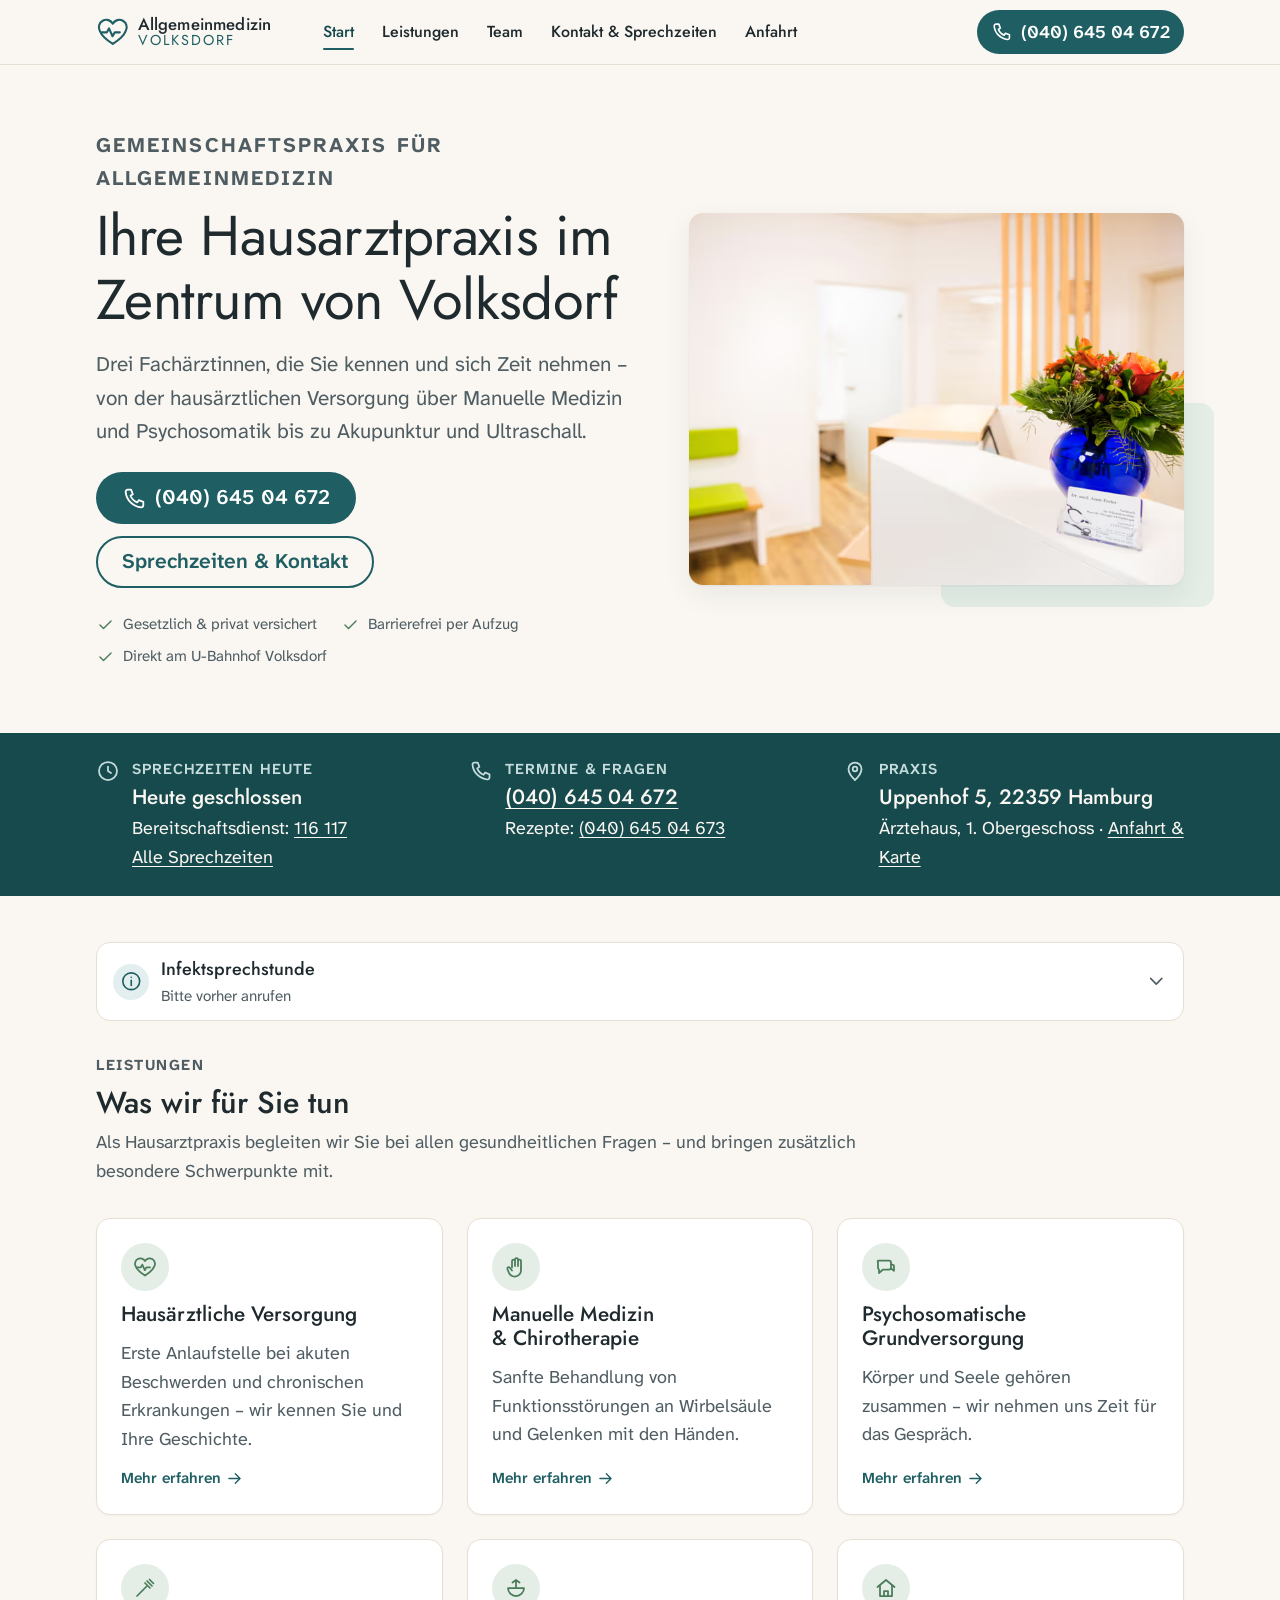
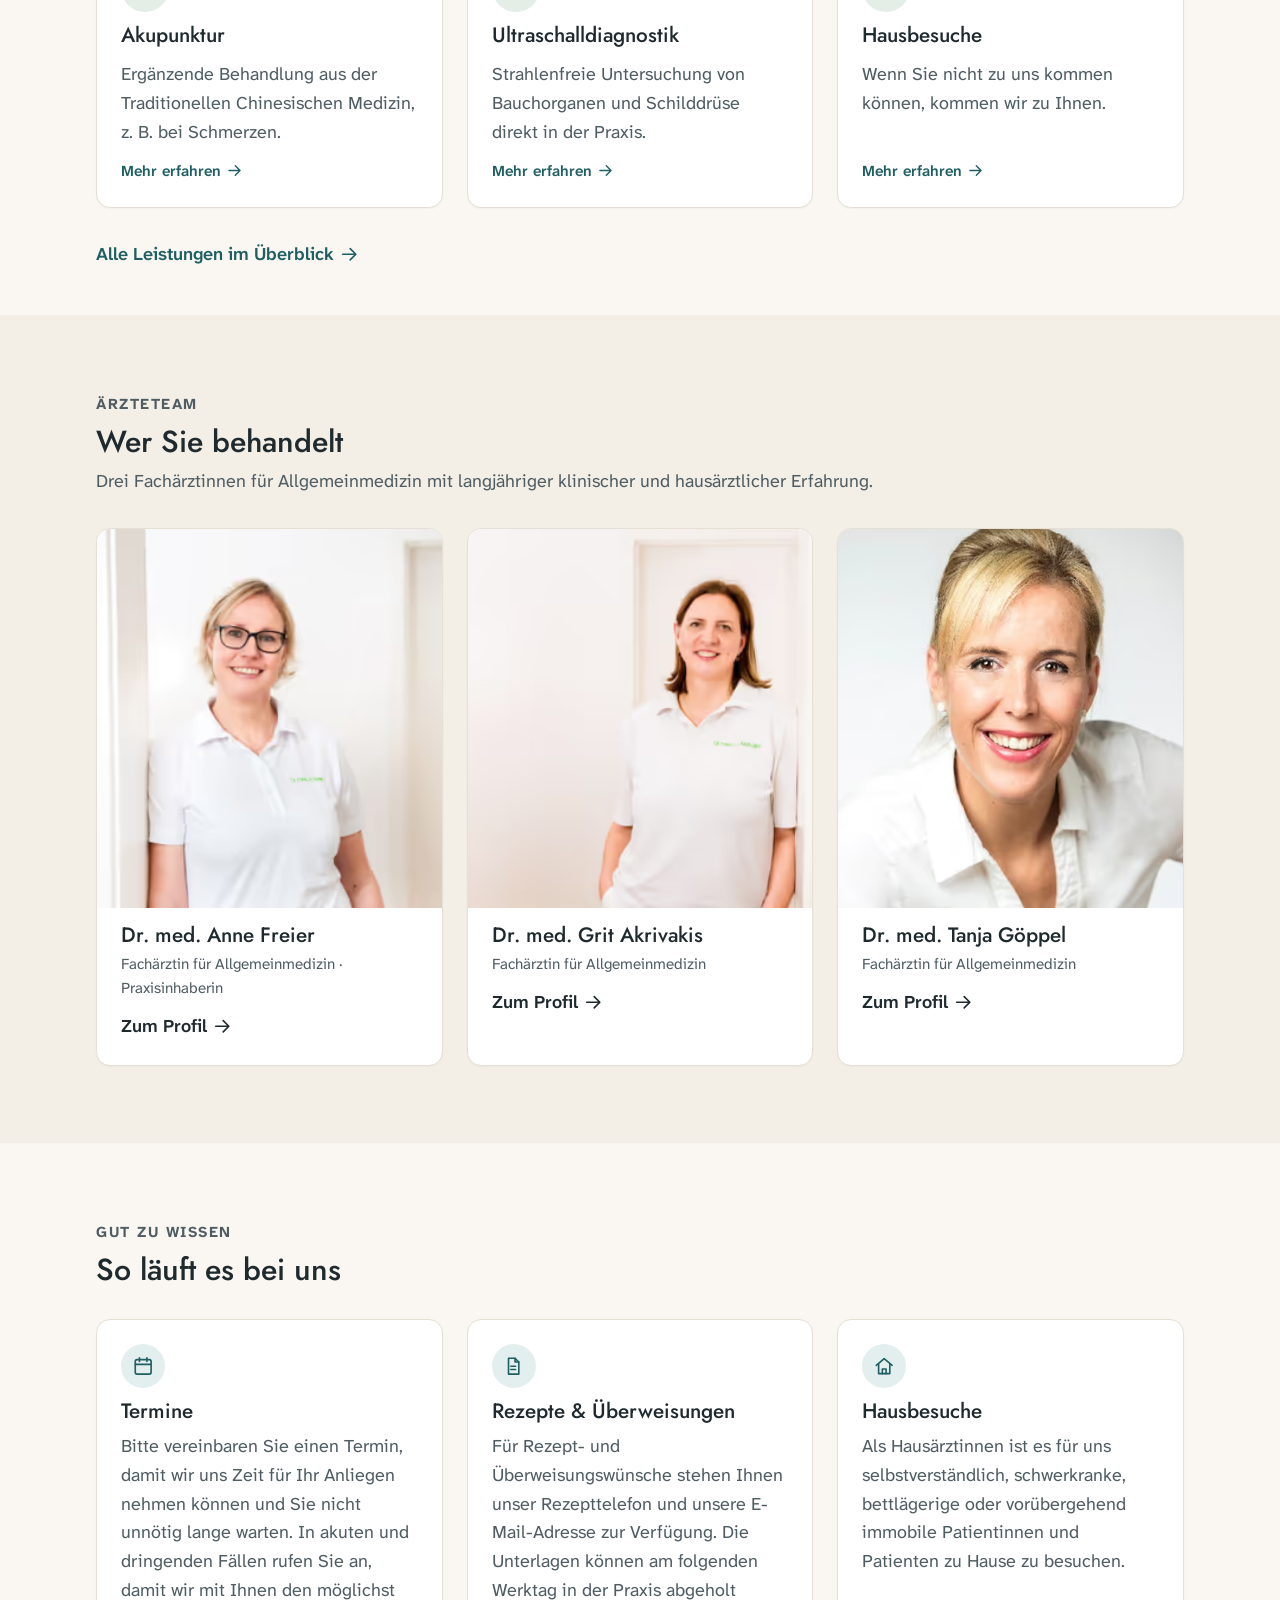
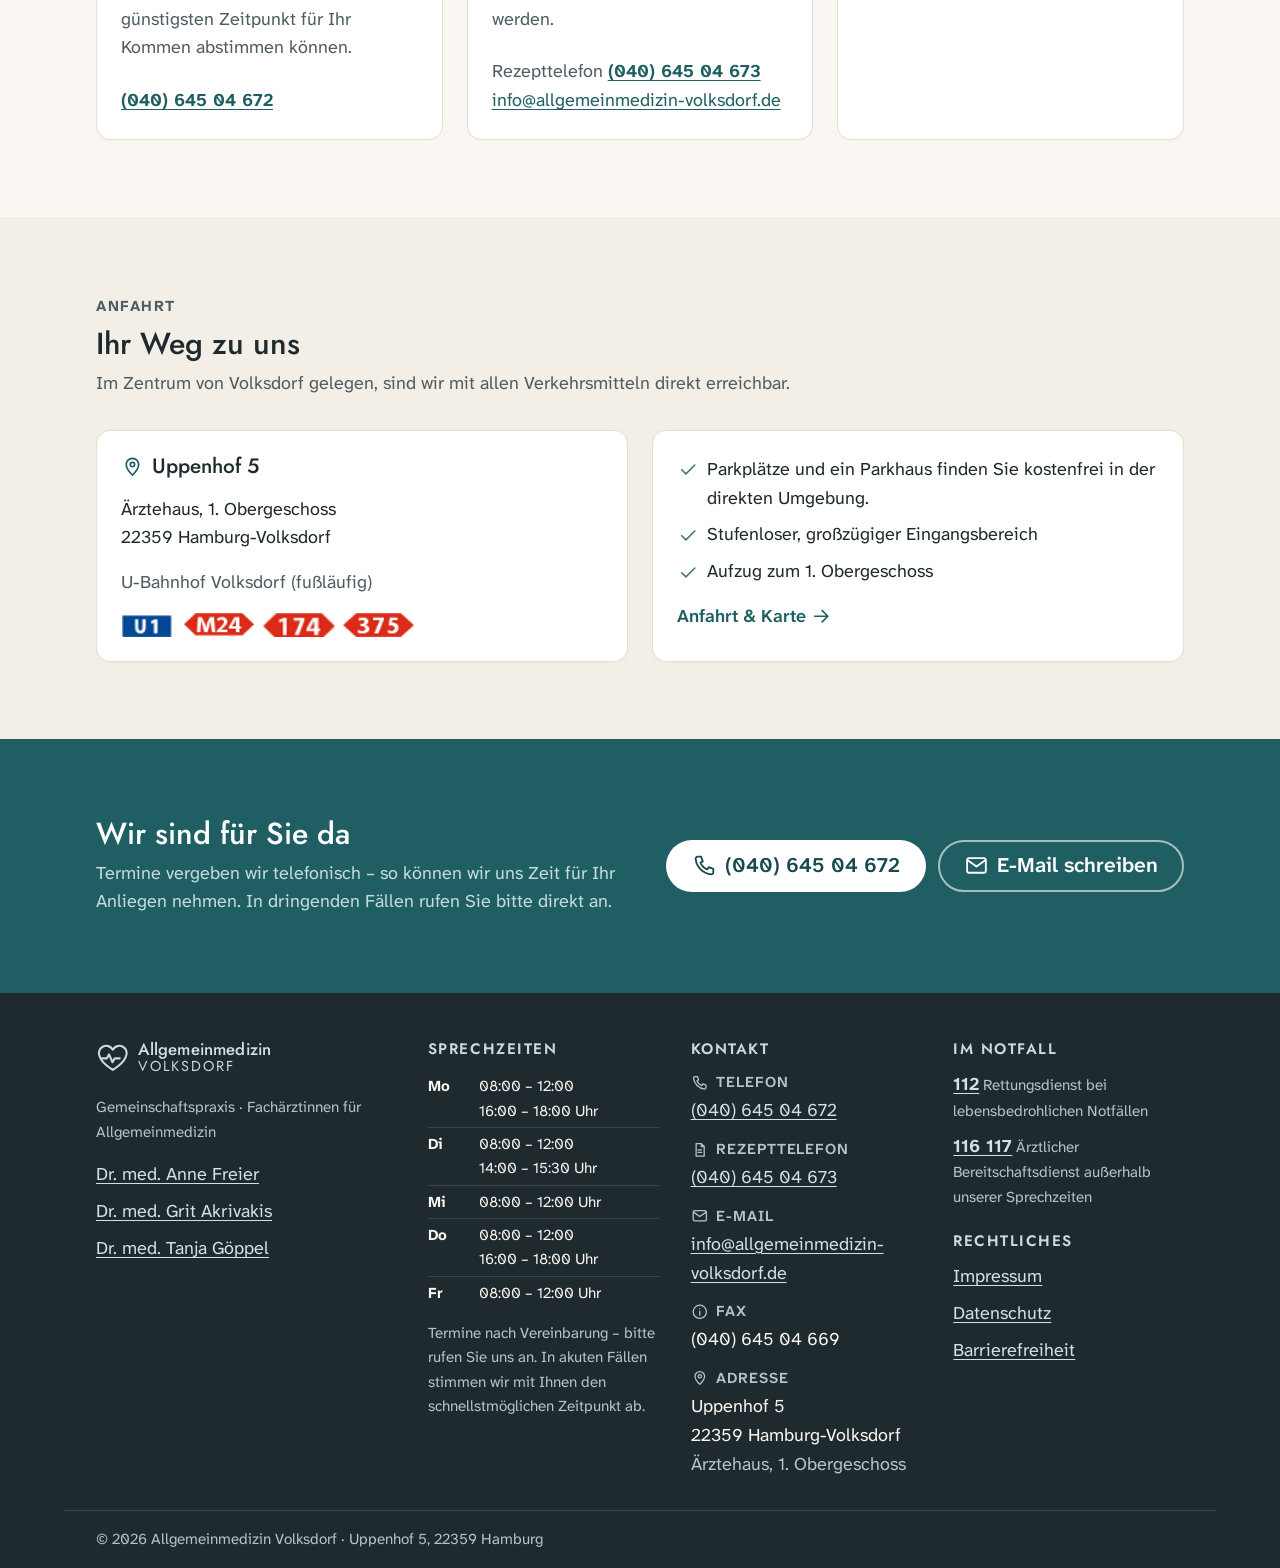
==== index.html @ 03e27643 "Vorschau aktualisiert Jonas1903/arztpraxis-volksdorf-website@5b858effbcd30b6cca9b200f6bc3ff50741238b" ====
<!DOCTYPE html>
<html lang="de">
<head>
  <meta charset="utf-8">
<meta name="viewport" content="width=device-width, initial-scale=1">
<title>Allgemeinmedizin Volksdorf – Ihre Hausarztpraxis im Zentrum von Volksdorf</title>
<meta name="description" content="Hausarztpraxis in Hamburg-Volksdorf: Drei Fachärztinnen für Allgemeinmedizin mit hausärztlicher Versorgung, Manueller Medizin, Psychosomatik, Akupunktur und Ultraschall. Uppenhof 5, direkt am U-Bahnhof Volksdorf.">
<meta name="robots" content="noindex,nofollow">
<meta name="theme-color" content="#1f5f63">
<link rel="canonical" href="https://www.allgemeinmedizin-volksdorf.de/">
<meta property="og:type" content="website">
<meta property="og:site_name" content="Allgemeinmedizin Volksdorf">
<meta property="og:locale" content="de_DE">
<meta property="og:title" content="Allgemeinmedizin Volksdorf – Ihre Hausarztpraxis im Zentrum von Volksdorf">
<meta property="og:description" content="Hausarztpraxis in Hamburg-Volksdorf: Drei Fachärztinnen für Allgemeinmedizin mit hausärztlicher Versorgung, Manueller Medizin, Psychosomatik, Akupunktur und Ultraschall. Uppenhof 5, direkt am U-Bahnhof Volksdorf.">
<meta property="og:url" content="https://www.allgemeinmedizin-volksdorf.de/">
<meta property="og:image" content="https://www.allgemeinmedizin-volksdorf.de/assets/images/og-default.jpg">
<meta property="og:image:width" content="1200">
<meta property="og:image:height" content="630">
<meta name="twitter:card" content="summary_large_image">
<link rel="icon" href="assets/images/favicon.ico" sizes="32x32">
<link rel="icon" href="assets/images/favicon.svg" type="image/svg+xml">
<link rel="apple-touch-icon" href="assets/images/apple-touch-icon.png">
<link rel="preload" href="assets/fonts/jost-latin.woff2" as="font" type="font/woff2" crossorigin="">
<link rel="preload" href="assets/fonts/atkinson-hyperlegible-next-latin.woff2" as="font" type="font/woff2" crossorigin="">
<link rel="stylesheet" href="assets/css/style.css">

  <script type="application/ld+json">{
  "@context": "https://schema.org",
  "@graph": [
    {
      "@type": "MedicalClinic",
      "@id": "https://www.allgemeinmedizin-volksdorf.de/#praxis",
      "name": "Allgemeinmedizin Volksdorf",
      "description": "Hausärztliche Versorgung, Manuelle Medizin, Psychosomatik, Akupunktur und Ultraschall – drei Fachärztinnen für Allgemeinmedizin im Ärztehaus Uppenhof 5, Hamburg-Volksdorf.",
      "url": "https://www.allgemeinmedizin-volksdorf.de/",
      "telephone": "+494064504672",
      "faxNumber": "+494064504669",
      "email": "info@allgemeinmedizin-volksdorf.de",
      "image": "https://www.allgemeinmedizin-volksdorf.de/assets/images/og-default.jpg",
      "medicalSpecialty": "PrimaryCare",
      "isAcceptingNewPatients": true,
      "address": {
        "@type": "PostalAddress",
        "streetAddress": "Uppenhof 5",
        "postalCode": "22359",
        "addressLocality": "Hamburg",
        "addressCountry": "DE"
      },
      "geo": {
        "@type": "GeoCoordinates",
        "latitude": 53.64811,
        "longitude": 10.16295
      },
      "openingHoursSpecification": [
        {
          "@type": "OpeningHoursSpecification",
          "dayOfWeek": "Monday",
          "opens": "08:00",
          "closes": "12:00"
        },
        {
          "@type": "OpeningHoursSpecification",
          "dayOfWeek": "Monday",
          "opens": "16:00",
          "closes": "18:00"
        },
        {
          "@type": "OpeningHoursSpecification",
          "dayOfWeek": "Tuesday",
          "opens": "08:00",
          "closes": "12:00"
        },
        {
          "@type": "OpeningHoursSpecification",
          "dayOfWeek": "Tuesday",
          "opens": "14:00",
          "closes": "15:30"
        },
        {
          "@type": "OpeningHoursSpecification",
          "dayOfWeek": "Wednesday",
          "opens": "08:00",
          "closes": "12:00"
        },
        {
          "@type": "OpeningHoursSpecification",
          "dayOfWeek": "Thursday",
          "opens": "08:00",
          "closes": "12:00"
        },
        {
          "@type": "OpeningHoursSpecification",
          "dayOfWeek": "Thursday",
          "opens": "16:00",
          "closes": "18:00"
        },
        {
          "@type": "OpeningHoursSpecification",
          "dayOfWeek": "Friday",
          "opens": "08:00",
          "closes": "12:00"
        }
      ],
      "availableService": [
        {
          "@type": "MedicalTherapy",
          "name": "Hausärztliche Versorgung",
          "url": "https://www.allgemeinmedizin-volksdorf.de/leistungen.html#hausaerztlich"
        },
        {
          "@type": "MedicalTherapy",
          "name": "Manuelle Medizin & Chirotherapie",
          "url": "https://www.allgemeinmedizin-volksdorf.de/leistungen.html#manuelle-medizin"
        },
        {
          "@type": "MedicalTherapy",
          "name": "Psychosomatische Grundversorgung",
          "url": "https://www.allgemeinmedizin-volksdorf.de/leistungen.html#psychosomatik"
        },
        {
          "@type": "MedicalTherapy",
          "name": "Akupunktur",
          "url": "https://www.allgemeinmedizin-volksdorf.de/leistungen.html#akupunktur"
        },
        {
          "@type": "MedicalTherapy",
          "name": "Ultraschalldiagnostik",
          "url": "https://www.allgemeinmedizin-volksdorf.de/leistungen.html#ultraschall"
        },
        {
          "@type": "MedicalTherapy",
          "name": "Hausbesuche",
          "url": "https://www.allgemeinmedizin-volksdorf.de/leistungen.html#hausbesuche"
        }
      ],
      "employee": [
        {
          "@type": "Physician",
          "@id": "https://www.allgemeinmedizin-volksdorf.de/annefreier.html#person",
          "name": "Dr. med. Anne Freier",
          "honorificPrefix": "Dr. med.",
          "givenName": "Anne",
          "familyName": "Freier",
          "jobTitle": "Fachärztin für Allgemeinmedizin",
          "medicalSpecialty": "PrimaryCare",
          "url": "https://www.allgemeinmedizin-volksdorf.de/annefreier.html",
          "image": "https://www.allgemeinmedizin-volksdorf.de/assets/images/uploads/anne_freier_color.jpg",
          "worksFor": {
            "@id": "https://www.allgemeinmedizin-volksdorf.de/#praxis"
          }
        },
        {
          "@type": "Physician",
          "@id": "https://www.allgemeinmedizin-volksdorf.de/gritakrivakis.html#person",
          "name": "Dr. med. Grit Akrivakis",
          "honorificPrefix": "Dr. med.",
          "givenName": "Grit",
          "familyName": "Akrivakis",
          "jobTitle": "Fachärztin für Allgemeinmedizin",
          "medicalSpecialty": "PrimaryCare",
          "url": "https://www.allgemeinmedizin-volksdorf.de/gritakrivakis.html",
          "image": "https://www.allgemeinmedizin-volksdorf.de/assets/images/uploads/grit_akrivakis.jpg",
          "worksFor": {
            "@id": "https://www.allgemeinmedizin-volksdorf.de/#praxis"
          }
        },
        {
          "@type": "Physician",
          "@id": "https://www.allgemeinmedizin-volksdorf.de/tanjagoeppel.html#person",
          "name": "Dr. med. Tanja Göppel",
          "honorificPrefix": "Dr. med.",
          "givenName": "Tanja",
          "familyName": "Göppel",
          "jobTitle": "Fachärztin für Allgemeinmedizin",
          "medicalSpecialty": "PrimaryCare",
          "url": "https://www.allgemeinmedizin-volksdorf.de/tanjagoeppel.html",
          "image": "https://www.allgemeinmedizin-volksdorf.de/assets/images/uploads/tanja_goeppel.jpg",
          "worksFor": {
            "@id": "https://www.allgemeinmedizin-volksdorf.de/#praxis"
          }
        }
      ]
    }
  ]
}</script>

</head>
<body class="">
  <a class="sprung" href="#inhalt">Zum Inhalt springen</a>
  <svg hidden="" aria-hidden="true" focusable="false" style="display:none">
  <symbol id="i-herz" viewBox="0 0 24 24"><path d="M12 20.6S4.6 16 2.7 11.3A5.2 5.2 0 0 1 12 6.2a5.2 5.2 0 0 1 9.3 5.1C19.4 16 12 20.6 12 20.6z"></path><path d="M4.2 12.4h3.6l1.5-2.8 2.5 5.6 1.6-2.8h3.6"></path></symbol>
  <symbol id="i-telefon" viewBox="0 0 24 24"><path d="M5.5 3.5h3.2l1.7 4.4-2.2 1.5a11.5 11.5 0 0 0 6.4 6.4l1.5-2.2 4.4 1.7v3.2a2 2 0 0 1-2.1 2A16.5 16.5 0 0 1 3.5 5.6a2 2 0 0 1 2-2.1z"></path></symbol>
  <symbol id="i-mail" viewBox="0 0 24 24"><rect x="3" y="5" width="18" height="14" rx="2"></rect><path d="m3.5 7 8.5 6 8.5-6"></path></symbol>
  <symbol id="i-menue" viewBox="0 0 24 24"><path d="M4 7h16M4 12h16M4 17h16"></path></symbol>
  <symbol id="i-zu" viewBox="0 0 24 24"><path d="M6 6l12 12M18 6L6 18"></path></symbol>
  <symbol id="i-warnung" viewBox="0 0 24 24"><path d="M12 3.6 2.6 20h18.8L12 3.6z"></path><path d="M12 9.6v4.6"></path><path d="M12 17.3h.01"></path></symbol>
  <symbol id="i-info" viewBox="0 0 24 24"><circle cx="12" cy="12" r="9"></circle><path d="M12 11v5.5M12 7.8h.01"></path></symbol>
  <symbol id="i-kalender" viewBox="0 0 24 24"><rect x="3.5" y="5" width="17" height="15.5" rx="2"></rect><path d="M3.5 10h17M8 3v4M16 3v4"></path></symbol>
  <symbol id="i-uhr" viewBox="0 0 24 24"><circle cx="12" cy="12" r="9"></circle><path d="M12 7.5V12l3 2"></path></symbol>
  <symbol id="i-kontakt" viewBox="0 0 24 24"><circle cx="12" cy="8" r="3.5"></circle><path d="M5 20a7 7 0 0 1 14 0"></path></symbol>
  <symbol id="i-ort" viewBox="0 0 24 24"><path d="M12 21s-6.5-6-6.5-11a6.5 6.5 0 0 1 13 0c0 5-6.5 11-6.5 11z"></path><circle cx="12" cy="10" r="2.3"></circle></symbol>
  <symbol id="i-pfeil-unten" viewBox="0 0 24 24"><path d="M6 9l6 6 6-6"></path></symbol>
  <symbol id="i-pfeil-rechts" viewBox="0 0 24 24"><path d="M5 12h14M13 6l6 6-6 6"></path></symbol>
  <symbol id="i-extern" viewBox="0 0 24 24"><path d="M14 4h6v6M20 4l-9 9"></path><path d="M19 13.5V18a2 2 0 0 1-2 2H6a2 2 0 0 1-2-2V7a2 2 0 0 1 2-2h4.5"></path></symbol>
  <symbol id="i-bahn" viewBox="0 0 24 24"><rect x="5" y="3.5" width="14" height="13.5" rx="3"></rect><path d="M5 10.5h14M8.5 17l-1.5 3M15.5 17l1.5 3M8 20h8"></path><circle cx="9" cy="14" r="1"></circle><circle cx="15" cy="14" r="1"></circle></symbol>
  <symbol id="i-bus" viewBox="0 0 24 24"><rect x="4" y="4" width="16" height="14" rx="3"></rect><path d="M4 10.5h16M8 18v2.5M16 18v2.5"></path><circle cx="8.5" cy="14.5" r="1"></circle><circle cx="15.5" cy="14.5" r="1"></circle></symbol>
  <symbol id="i-auto" viewBox="0 0 24 24"><path d="M5 13l1.6-4.5A2 2 0 0 1 8.5 7h7a2 2 0 0 1 1.9 1.5L19 13"></path><rect x="3.5" y="13" width="17" height="5" rx="1.5"></rect><path d="M6 18v2M18 18v2"></path><circle cx="7.5" cy="15.5" r=".9"></circle><circle cx="16.5" cy="15.5" r=".9"></circle></symbol>
  <symbol id="i-gebaeude" viewBox="0 0 24 24"><rect x="4" y="3.5" width="16" height="17" rx="1.5"></rect><path d="M12 7.5v6M9 10.5h6M9.5 20.5v-4h5v4"></path></symbol>
  <symbol id="i-rollstuhl" viewBox="0 0 24 24"><circle cx="12" cy="4.3" r="1.6"></circle><path d="M12 8v5.5h5l2.4 5"></path><path d="M9.5 10.3a5.5 5.5 0 1 0 6.8 6.6"></path></symbol>
  <symbol id="i-rezept" viewBox="0 0 24 24"><path d="M7 3.5h7l4 4v13H7z"></path><path d="M14 3.5v4h4M9.5 12h5M9.5 15.5h5"></path></symbol>
  <symbol id="i-haus" viewBox="0 0 24 24"><path d="M3.5 11 12 4l8.5 7"></path><path d="M6 9.5V20h12V9.5"></path><path d="M10 20v-5h4v5"></path></symbol>
  <symbol id="i-hand" viewBox="0 0 24 24"><path d="M8 12.5V6a1.5 1.5 0 0 1 3 0v5M11 11V4.5a1.5 1.5 0 0 1 3 0V11M14 11V6a1.5 1.5 0 0 1 3 0v7"></path><path d="M17 13v2.5a6 6 0 0 1-6 6h-.5a6 6 0 0 1-5.5-3.6L3.4 14a1.4 1.4 0 0 1 2.4-1.3L8 15.5"></path></symbol>
  <symbol id="i-nadel" viewBox="0 0 24 24"><path d="M4 20 14.5 9.5M12 7l5 5M14 5l5 5"></path><path d="M16.5 3.5 20.5 7.5"></path></symbol>
  <symbol id="i-schall" viewBox="0 0 24 24"><path d="M12 20a8 8 0 0 0 8-8H4a8 8 0 0 0 8 8z"></path><path d="M12 12V4M8.5 6.5 12 4l3.5 2.5"></path></symbol>
  <symbol id="i-gespraech" viewBox="0 0 24 24"><path d="M4 5.5h11a2 2 0 0 1 2 2v5a2 2 0 0 1-2 2H9l-4 3.5v-3.5a2 2 0 0 1-1-1.7v-5.3a2 2 0 0 1 0-2z"></path><path d="M17 9.5h1a2 2 0 0 1 2 2v4.3l-3-2.3"></path></symbol>
  <symbol id="i-schild" viewBox="0 0 24 24"><path d="M12 3.5 5 6v5.5c0 4.5 3 7.7 7 9 4-1.3 7-4.5 7-9V6z"></path><path d="m9 12 2 2 4-4"></path></symbol>
  <symbol id="i-check" viewBox="0 0 24 24"><path d="m5 12.5 4.5 4.5L19 7.5"></path></symbol>
  <symbol id="i-notfall" viewBox="0 0 24 24"><path d="M12 3.5 3.5 19h17z"></path><path d="M12 9.5v4.5M12 17h.01"></path></symbol>
  <symbol id="i-karte" viewBox="0 0 24 24"><path d="m3.5 6 5.5-2 6 2 5.5-2v14l-5.5 2-6-2-5.5 2z"></path><path d="M9 4v14M15 6v14"></path></symbol>
</svg>

  <header class="kopf">
  <div class="kopf-innen container">
    <a class="marke" href="index.html" aria-label="Allgemeinmedizin Volksdorf – zur Startseite">
      <svg class="icon marke-icon" aria-hidden="true"><use href="#i-herz"></use></svg>
      <span class="marke-text"><span class="marke-name">Allgemeinmedizin</span> <span class="marke-ort">Volksdorf</span></span>
    </a>

    <nav class="nav" id="hauptnavigation" aria-label="Hauptnavigation">
      <ul class="nav-liste">
        <li><a href="index.html" aria-current="page">Start</a></li>
        <li><a href="leistungen.html">Leistungen</a></li>
        <li><a href="team.html">Team</a></li>
        <li><a href="kontakt.html">Kontakt &amp; Sprechzeiten</a></li>
        <li><a href="anfahrt.html">Anfahrt</a></li>
      </ul>
      <div class="nav-fuss">
        <a class="knopf knopf--primaer" href="tel:+494064504672">
          <svg class="icon" aria-hidden="true"><use href="#i-telefon"></use></svg>
          <span>(040) 645 04 672</span>
        </a>
        <p class="nav-fuss-hinweis">Termine vergeben wir telefonisch.</p>
      </div>
    </nav>

    <div class="kopf-aktionen">
      <a class="knopf knopf--primaer knopf--kopf" href="tel:+494064504672">
        <svg class="icon" aria-hidden="true"><use href="#i-telefon"></use></svg>
        <span class="knopf-text-lang">(040) 645 04 672</span>
        <span class="knopf-text-kurz">Anrufen</span>
      </a>
      <button class="menue-knopf" type="button" aria-expanded="false" aria-controls="hauptnavigation">
        <svg class="icon icon-auf" aria-hidden="true"><use href="#i-menue"></use></svg>
        <svg class="icon icon-zu" aria-hidden="true"><use href="#i-zu"></use></svg>
        <span>Menü</span>
      </button>
    </div>
  </div>
</header>


  <main id="inhalt" class="inhalt">
    <section class="hero" aria-labelledby="hero-titel">
  <div class="container hero-innen">
    <div class="hero-text">
      <p class="rubrik">Gemeinschaftspraxis für Allgemeinmedizin</p>
      <h1 id="hero-titel">Ihre Hausarztpraxis im Zentrum von Volksdorf</h1>
      <p>Drei Fachärztinnen, die Sie kennen und sich Zeit nehmen – von der hausärztlichen Versorgung über Manuelle Medizin und Psychosomatik bis zu Akupunktur und Ultraschall.</p>
      <div class="hero-aktionen">
        <a class="knopf knopf--primaer knopf--gross" href="tel:+494064504672">
          <svg class="icon" aria-hidden="true"><use href="#i-telefon"></use></svg>
          <span>(040) 645 04 672</span>
        </a>
        <a class="knopf knopf--sekundaer knopf--gross" href="kontakt.html">Sprechzeiten &amp; Kontakt</a>
      </div>
      <ul class="hero-fakten">
        <li><svg class="icon" aria-hidden="true"><use href="#i-check"></use></svg>Gesetzlich &amp; privat versichert</li>
        <li><svg class="icon" aria-hidden="true"><use href="#i-check"></use></svg>Barrierefrei per Aufzug</li>
        <li><svg class="icon" aria-hidden="true"><use href="#i-check"></use></svg>Direkt am U-Bahnhof Volksdorf</li>
      </ul>
    </div>
    <div class="hero-bild">
      <picture><source type="image/avif" srcset="assets/images/opt/praxis_eingang-480.avif 480w, assets/images/opt/praxis_eingang-800.avif 800w, assets/images/opt/praxis_eingang-1000.avif 1000w" sizes="(min-width: 40em) 45vw, 100vw"><source type="image/webp" srcset="assets/images/opt/praxis_eingang-480.webp 480w, assets/images/opt/praxis_eingang-800.webp 800w, assets/images/opt/praxis_eingang-1000.webp 1000w" sizes="(min-width: 40em) 45vw, 100vw"><img loading="eager" decoding="async" src="assets/images/opt/praxis_eingang-480.jpeg" alt="Empfangsbereich der Praxis: heller Tresen mit Blumenstrauß, Holzlamellen und grüner Sitzbank" fetchpriority="high" width="1000" height="667" srcset="assets/images/opt/praxis_eingang-480.jpeg 480w, assets/images/opt/praxis_eingang-800.jpeg 800w, assets/images/opt/praxis_eingang-1000.jpeg 1000w" sizes="(min-width: 40em) 45vw, 100vw"></picture>
    </div>
  </div>
</section>

<section class="kurzinfo" aria-label="Kurzinformationen">
  <div class="container kurzinfo-innen">
    <div class="kurzinfo-punkt">
      <svg class="icon" aria-hidden="true"><use href="#i-uhr"></use></svg>
      <div>
        <span class="kurzinfo-label">Sprechzeiten heute</span>
        <span class="kurzinfo-wert" data-heute="">Mo–Fr ab 08:00 Uhr</span>
        <span class="kurzinfo-zusatz" data-heute-zusatz="" hidden="">Bereitschaftsdienst: <a href="tel:116117">116 117</a></span>
        <a class="kurzinfo-link" href="kontakt.html#sprechzeiten">Alle Sprechzeiten</a>
      </div>
    </div>
    <div class="kurzinfo-punkt">
      <svg class="icon" aria-hidden="true"><use href="#i-telefon"></use></svg>
      <div>
        <span class="kurzinfo-label">Termine &amp; Fragen</span>
        <a class="kurzinfo-wert" href="tel:+494064504672">(040) 645 04 672</a>
        <span class="kurzinfo-zusatz">Rezepte: <a href="tel:+494064504673">(040) 645 04 673</a></span>
      </div>
    </div>
    <div class="kurzinfo-punkt">
      <svg class="icon" aria-hidden="true"><use href="#i-ort"></use></svg>
      <div>
        <span class="kurzinfo-label">Praxis</span>
        <span class="kurzinfo-wert">Uppenhof 5, 22359 Hamburg</span>
        <span class="kurzinfo-zusatz">Ärztehaus, 1. Obergeschoss · <a href="anfahrt.html">Anfahrt &amp; Karte</a></span>
      </div>
    </div>
  </div>
</section>


<section class="abschnitt abschnitt--eng" aria-label="Aktuelles und Leistungen">
  <div class="container">
    
<section class="hinweise" aria-label="Aktuelle Hinweise">
  <details class="hinweis hinweis--info" name="hinweise" id="hinweis-infektsprechstunde">
    <summary>
      <span class="hinweis-symbol"><svg class="icon" aria-hidden="true"><use href="#i-info"></use></svg></span>
      <span class="hinweis-text"><span class="hinweis-titel">Infektsprechstunde</span><span class="hinweis-unter">Bitte vorher anrufen</span></span>
      <svg class="icon hinweis-pfeil" aria-hidden="true"><use href="#i-pfeil-unten"></use></svg>
    </summary>
    <div class="hinweis-inhalt">
      <p>Wir haben eine <strong>Infektsprechstunde</strong> eingerichtet. Sollten Sie unter einem <strong>Infekt der oberen Atemwege, Fieber und/oder Gliederschmerzen</strong> leiden, rufen Sie bitte immer vorher an oder schreiben Sie eine E-Mail, um einen <strong>Termin in der Infektsprechstunde</strong> zu erhalten.</p>
<p>Dort behandeln wir Ihre Beschwerden und leiten bei Bedarf weitere Untersuchungen ein. Wir danken für Ihre Mitarbeit – bleiben Sie gesund.<br>
<strong>Ihr Praxisteam</strong></p>

    </div>
  </details>
</section>


    <div class="abschnitt-kopf">
      <p class="rubrik">Leistungen</p>
      <h2>Was wir für Sie tun</h2><p>Als Hausarztpraxis begleiten wir Sie bei allen gesundheitlichen Fragen – und bringen zusätzlich besondere Schwerpunkte mit.</p>
    </div>
    <div class="raster raster--3">
  <a class="karte-box leistung-karte" href="leistungen.html#hausaerztlich">
    <span class="icon-kreis"><svg class="icon" aria-hidden="true"><use href="#i-herz"></use></svg></span>
    <h3>Hausärztliche Versorgung</h3>
    <p>Erste Anlaufstelle bei akuten Beschwerden und chronischen Erkrankungen – wir kennen Sie und Ihre Geschichte.</p>
    <span class="link-pfeil">Mehr erfahren <svg class="icon" aria-hidden="true"><use href="#i-pfeil-rechts"></use></svg></span>
  </a>
  <a class="karte-box leistung-karte" href="leistungen.html#manuelle-medizin">
    <span class="icon-kreis"><svg class="icon" aria-hidden="true"><use href="#i-hand"></use></svg></span>
    <h3>Manuelle Medizin &amp; Chirotherapie</h3>
    <p>Sanfte Behandlung von Funktionsstörungen an Wirbelsäule und Gelenken mit den Händen.</p>
    <span class="link-pfeil">Mehr erfahren <svg class="icon" aria-hidden="true"><use href="#i-pfeil-rechts"></use></svg></span>
  </a>
  <a class="karte-box leistung-karte" href="leistungen.html#psychosomatik">
    <span class="icon-kreis"><svg class="icon" aria-hidden="true"><use href="#i-gespraech"></use></svg></span>
    <h3>Psychosomatische Grundversorgung</h3>
    <p>Körper und Seele gehören zusammen – wir nehmen uns Zeit für das Gespräch.</p>
    <span class="link-pfeil">Mehr erfahren <svg class="icon" aria-hidden="true"><use href="#i-pfeil-rechts"></use></svg></span>
  </a>
  <a class="karte-box leistung-karte" href="leistungen.html#akupunktur">
    <span class="icon-kreis"><svg class="icon" aria-hidden="true"><use href="#i-nadel"></use></svg></span>
    <h3>Akupunktur</h3>
    <p>Ergänzende Behandlung aus der Traditionellen Chinesischen Medizin, z. B. bei Schmerzen.</p>
    <span class="link-pfeil">Mehr erfahren <svg class="icon" aria-hidden="true"><use href="#i-pfeil-rechts"></use></svg></span>
  </a>
  <a class="karte-box leistung-karte" href="leistungen.html#ultraschall">
    <span class="icon-kreis"><svg class="icon" aria-hidden="true"><use href="#i-schall"></use></svg></span>
    <h3>Ultraschalldiagnostik</h3>
    <p>Strahlenfreie Untersuchung von Bauchorganen und Schilddrüse direkt in der Praxis.</p>
    <span class="link-pfeil">Mehr erfahren <svg class="icon" aria-hidden="true"><use href="#i-pfeil-rechts"></use></svg></span>
  </a>
  <a class="karte-box leistung-karte" href="leistungen.html#hausbesuche">
    <span class="icon-kreis"><svg class="icon" aria-hidden="true"><use href="#i-haus"></use></svg></span>
    <h3>Hausbesuche</h3>
    <p>Wenn Sie nicht zu uns kommen können, kommen wir zu Ihnen.</p>
    <span class="link-pfeil">Mehr erfahren <svg class="icon" aria-hidden="true"><use href="#i-pfeil-rechts"></use></svg></span>
  </a>
</div>

    <p class="abschnitt-fuss"><a class="link-pfeil" href="leistungen.html">Alle Leistungen im Überblick <svg class="icon" aria-hidden="true"><use href="#i-pfeil-rechts"></use></svg></a></p>
  </div>
</section>

<section class="abschnitt abschnitt--tint" aria-labelledby="team-titel">
  <div class="container">
    <div class="abschnitt-kopf">
      <p class="rubrik">Ärzteteam</p>
      <h2 id="team-titel">Wer Sie behandelt</h2><p>Drei Fachärztinnen für Allgemeinmedizin mit langjähriger klinischer und hausärztlicher Erfahrung.</p>
    </div>
    <div class="raster raster--3">
  <a class="karte-box team-karte" href="annefreier.html">
    <picture><source type="image/avif" srcset="assets/images/opt/anne_freier_color-480.avif 480w, assets/images/opt/anne_freier_color-800.avif 800w, assets/images/opt/anne_freier_color-1000.avif 1000w" sizes="(min-width: 56em) 22rem, (min-width: 40em) 45vw, 100vw"><source type="image/webp" srcset="assets/images/opt/anne_freier_color-480.webp 480w, assets/images/opt/anne_freier_color-800.webp 800w, assets/images/opt/anne_freier_color-1000.webp 1000w" sizes="(min-width: 56em) 22rem, (min-width: 40em) 45vw, 100vw"><img loading="lazy" decoding="async" src="assets/images/opt/anne_freier_color-480.jpeg" alt="Dr. med. Anne Freier" style="object-position: 42% 15%" width="1000" height="667" srcset="assets/images/opt/anne_freier_color-480.jpeg 480w, assets/images/opt/anne_freier_color-800.jpeg 800w, assets/images/opt/anne_freier_color-1000.jpeg 1000w" sizes="(min-width: 56em) 22rem, (min-width: 40em) 45vw, 100vw"></picture>
    <div class="team-karte-text">
      <h3>Dr. med. Anne Freier</h3>
      <p class="team-karte-rolle">Fachärztin für Allgemeinmedizin · Praxisinhaberin</p>
      <span class="link-pfeil">Zum Profil <svg class="icon" aria-hidden="true"><use href="#i-pfeil-rechts"></use></svg></span>
    </div>
  </a>
  <a class="karte-box team-karte" href="gritakrivakis.html">
    <picture><source type="image/avif" srcset="assets/images/opt/grit_akrivakis-480.avif 480w, assets/images/opt/grit_akrivakis-800.avif 800w, assets/images/opt/grit_akrivakis-1000.avif 1000w" sizes="(min-width: 56em) 22rem, (min-width: 40em) 45vw, 100vw"><source type="image/webp" srcset="assets/images/opt/grit_akrivakis-480.webp 480w, assets/images/opt/grit_akrivakis-800.webp 800w, assets/images/opt/grit_akrivakis-1000.webp 1000w" sizes="(min-width: 56em) 22rem, (min-width: 40em) 45vw, 100vw"><img loading="lazy" decoding="async" src="assets/images/opt/grit_akrivakis-480.jpeg" alt="Dr. med. Grit Akrivakis" style="object-position: 50% 20%" width="1000" height="667" srcset="assets/images/opt/grit_akrivakis-480.jpeg 480w, assets/images/opt/grit_akrivakis-800.jpeg 800w, assets/images/opt/grit_akrivakis-1000.jpeg 1000w" sizes="(min-width: 56em) 22rem, (min-width: 40em) 45vw, 100vw"></picture>
    <div class="team-karte-text">
      <h3>Dr. med. Grit Akrivakis</h3>
      <p class="team-karte-rolle">Fachärztin für Allgemeinmedizin</p>
      <span class="link-pfeil">Zum Profil <svg class="icon" aria-hidden="true"><use href="#i-pfeil-rechts"></use></svg></span>
    </div>
  </a>
  <a class="karte-box team-karte" href="tanjagoeppel.html">
    <picture><source type="image/avif" srcset="assets/images/opt/tanja_goeppel-480.avif 480w, assets/images/opt/tanja_goeppel-800.avif 800w, assets/images/opt/tanja_goeppel-845.avif 845w" sizes="(min-width: 56em) 22rem, (min-width: 40em) 45vw, 100vw"><source type="image/webp" srcset="assets/images/opt/tanja_goeppel-480.webp 480w, assets/images/opt/tanja_goeppel-800.webp 800w, assets/images/opt/tanja_goeppel-845.webp 845w" sizes="(min-width: 56em) 22rem, (min-width: 40em) 45vw, 100vw"><img loading="lazy" decoding="async" src="assets/images/opt/tanja_goeppel-480.jpeg" alt="Dr. med. Tanja Göppel" style="object-position: 50% 20%" width="845" height="851" srcset="assets/images/opt/tanja_goeppel-480.jpeg 480w, assets/images/opt/tanja_goeppel-800.jpeg 800w, assets/images/opt/tanja_goeppel-845.jpeg 845w" sizes="(min-width: 56em) 22rem, (min-width: 40em) 45vw, 100vw"></picture>
    <div class="team-karte-text">
      <h3>Dr. med. Tanja Göppel</h3>
      <p class="team-karte-rolle">Fachärztin für Allgemeinmedizin</p>
      <span class="link-pfeil">Zum Profil <svg class="icon" aria-hidden="true"><use href="#i-pfeil-rechts"></use></svg></span>
    </div>
  </a>
</div>

  </div>
</section>

<section class="abschnitt" aria-labelledby="praxis-titel">
  <div class="container">
    <div class="abschnitt-kopf">
      <p class="rubrik">Gut zu wissen</p>
      <h2 id="praxis-titel">So läuft es bei uns</h2>
    </div>
    <div class="raster raster--3 info-karten">
      <div class="karte-box">
        <span class="icon-kreis"><svg class="icon" aria-hidden="true"><use href="#i-kalender"></use></svg></span>
        <h3>Termine</h3>
        <p>Bitte vereinbaren Sie einen Termin, damit wir uns Zeit für Ihr Anliegen nehmen können und Sie nicht unnötig lange warten. In akuten und dringenden Fällen rufen Sie an, damit wir mit Ihnen den möglichst günstigsten Zeitpunkt für Ihr Kommen abstimmen können.</p>
        <p><a href="tel:+494064504672"><b>(040) 645 04 672</b></a></p>
      </div>
      <div class="karte-box">
        <span class="icon-kreis"><svg class="icon" aria-hidden="true"><use href="#i-rezept"></use></svg></span>
        <h3>Rezepte &amp; Überweisungen</h3>
        <p>Für Rezept- und Überweisungswünsche stehen Ihnen unser Rezepttelefon und unsere E-Mail-Adresse zur Verfügung. Die Unterlagen können am folgenden Werktag in der Praxis abgeholt werden.</p>
        <p>Rezepttelefon <a href="tel:+494064504673"><b>(040) 645 04 673</b></a><br><a href="mailto:info@allgemeinmedizin-volksdorf.de">info@allgemeinmedizin-volksdorf.de</a></p>
      </div>
      <div class="karte-box">
        <span class="icon-kreis"><svg class="icon" aria-hidden="true"><use href="#i-haus"></use></svg></span>
        <h3>Hausbesuche</h3>
        <p>Als Hausärztinnen ist es für uns selbstverständlich, schwerkranke, bettlägerige oder vorübergehend immobile Patientinnen und Patienten zu Hause zu besuchen.</p>
      </div>
    </div>
  </div>
</section>

<section class="abschnitt abschnitt--tint" aria-labelledby="anfahrt-titel">
  <div class="container">
    <div class="abschnitt-kopf">
      <p class="rubrik">Anfahrt</p>
      <h2 id="anfahrt-titel">Ihr Weg zu uns</h2><p>Im Zentrum von Volksdorf gelegen, sind wir mit allen Verkehrsmitteln direkt erreichbar.</p>
    </div>
    <div class="raster raster--2 anfahrt-teaser">
  <div class="karte-box">
    <h3 class="titel-mit-icon"><svg class="icon" aria-hidden="true"><use href="#i-ort"></use></svg> Uppenhof 5</h3>
    <p>Ärztehaus, 1. Obergeschoss<br>22359 Hamburg-Volksdorf</p>
    <p class="dezent">U-Bahnhof Volksdorf (fußläufig)</p>
    <ul class="linien" aria-label="Verkehrslinien">
      <li><img src="assets/images/ubahnU1.png" alt="U-Bahn U1" width="45" height="20"></li>
      <li><img src="assets/images/busM24.png" alt="Bus M24" width="60" height="20"></li>
      <li><img src="assets/images/bus174.png" alt="Bus 174" width="60" height="20"></li>
      <li><img src="assets/images/bus375.png" alt="Bus 375" width="60" height="20"></li>
    </ul>
  </div>
  <div class="karte-box">
    <ul class="liste-haken">
      <li><svg class="icon" aria-hidden="true"><use href="#i-check"></use></svg>Parkplätze und ein Parkhaus finden Sie kostenfrei in der direkten Umgebung.</li>
      <li><svg class="icon" aria-hidden="true"><use href="#i-check"></use></svg>Stufenloser, großzügiger Eingangsbereich</li>
      <li><svg class="icon" aria-hidden="true"><use href="#i-check"></use></svg>Aufzug zum 1. Obergeschoss</li>
    </ul>
    <p class="abstand-oben-klein"><a class="link-pfeil" href="anfahrt.html">Anfahrt &amp; Karte <svg class="icon" aria-hidden="true"><use href="#i-pfeil-rechts"></use></svg></a></p>
  </div>
</div>

  </div>
</section>

<section class="cta-block" aria-labelledby="cta-titel">
  <div class="container cta-innen">
    <div class="cta-text">
      <h2 id="cta-titel">Wir sind für Sie da</h2>
      <p>Termine vergeben wir telefonisch – so können wir uns Zeit für Ihr Anliegen nehmen. In dringenden Fällen rufen Sie bitte direkt an.</p>
    </div>
    <div class="cta-aktionen">
      <a class="knopf knopf--primaer knopf--gross" href="tel:+494064504672">
        <svg class="icon" aria-hidden="true"><use href="#i-telefon"></use></svg>
        <span>(040) 645 04 672</span>
      </a>
      <a class="knopf knopf--sekundaer knopf--gross" href="mailto:info@allgemeinmedizin-volksdorf.de">
        <svg class="icon" aria-hidden="true"><use href="#i-mail"></use></svg>
        <span>E-Mail schreiben</span>
      </a>
    </div>
  </div>
</section>


  </main>

  <footer class="fuss">
  <div class="container fuss-innen">
    <div class="fuss-spalte fuss-praxis">
      <a class="marke marke--hell" href="index.html">
        <svg class="icon marke-icon" aria-hidden="true"><use href="#i-herz"></use></svg>
        <span class="marke-text"><span class="marke-name">Allgemeinmedizin</span> <span class="marke-ort">Volksdorf</span></span>
      </a>
      <p class="fuss-untertitel">Gemeinschaftspraxis · Fachärztinnen für Allgemeinmedizin</p>
      <ul class="fuss-aerztinnen">
        <li><a href="annefreier.html">Dr. med. Anne Freier</a></li>
        <li><a href="gritakrivakis.html">Dr. med. Grit Akrivakis</a></li>
        <li><a href="tanjagoeppel.html">Dr. med. Tanja Göppel</a></li>
      </ul>
    </div>

    <div class="fuss-spalte">
      <h2 class="fuss-titel">Sprechzeiten</h2>
      <table class="zeiten zeiten--kompakt">
  <caption class="sr-only">Sprechzeiten der Praxis</caption>
  <tbody>
    <tr data-tag="1">
      <th scope="row"><abbr title="Montag">Mo</abbr></th>
      <td>
        <span class="zeit"><time datetime="08:00">08:00</time> – <time datetime="12:00">12:00</time></span>
        <span class="zeit"><time datetime="16:00">16:00</time> – <time datetime="18:00">18:00</time> Uhr</span>
      </td>
    </tr>
    <tr data-tag="2">
      <th scope="row"><abbr title="Dienstag">Di</abbr></th>
      <td>
        <span class="zeit"><time datetime="08:00">08:00</time> – <time datetime="12:00">12:00</time></span>
        <span class="zeit"><time datetime="14:00">14:00</time> – <time datetime="15:30">15:30</time> Uhr</span>
      </td>
    </tr>
    <tr data-tag="3">
      <th scope="row"><abbr title="Mittwoch">Mi</abbr></th>
      <td>
        <span class="zeit"><time datetime="08:00">08:00</time> – <time datetime="12:00">12:00</time> Uhr</span>
      </td>
    </tr>
    <tr data-tag="4">
      <th scope="row"><abbr title="Donnerstag">Do</abbr></th>
      <td>
        <span class="zeit"><time datetime="08:00">08:00</time> – <time datetime="12:00">12:00</time></span>
        <span class="zeit"><time datetime="16:00">16:00</time> – <time datetime="18:00">18:00</time> Uhr</span>
      </td>
    </tr>
    <tr data-tag="5">
      <th scope="row"><abbr title="Freitag">Fr</abbr></th>
      <td>
        <span class="zeit"><time datetime="08:00">08:00</time> – <time datetime="12:00">12:00</time> Uhr</span>
      </td>
    </tr>
  </tbody>
</table>

      <p class="fuss-klein">Termine nach Vereinbarung – bitte rufen Sie uns an. In akuten Fällen stimmen wir mit Ihnen den schnellstmöglichen Zeitpunkt ab.</p>
    </div>

    <div class="fuss-spalte">
      <h2 class="fuss-titel">Kontakt</h2>
      <address class="kontakt">
  <dl>
    <div><dt><svg class="icon" aria-hidden="true"><use href="#i-telefon"></use></svg>Telefon</dt><dd><a href="tel:+494064504672">(040) 645 04 672</a></dd></div>
    <div><dt><svg class="icon" aria-hidden="true"><use href="#i-rezept"></use></svg>Rezepttelefon</dt><dd><a href="tel:+494064504673">(040) 645 04 673</a></dd></div>
    <div><dt><svg class="icon" aria-hidden="true"><use href="#i-mail"></use></svg>E-Mail</dt><dd><a href="mailto:info@allgemeinmedizin-volksdorf.de">info@allgemeinmedizin-volksdorf.de</a></dd></div>
    <div><dt><svg class="icon" aria-hidden="true"><use href="#i-info"></use></svg>Fax</dt><dd>(040) 645 04 669</dd></div>
    <div><dt><svg class="icon" aria-hidden="true"><use href="#i-ort"></use></svg>Adresse</dt><dd>Uppenhof 5<br>22359 Hamburg-Volksdorf<br><span class="dezent">Ärztehaus, 1. Obergeschoss</span></dd></div>
  </dl>
</address>

    </div>

    <div class="fuss-spalte">
      <h2 class="fuss-titel">Im Notfall</h2>
      <ul class="fuss-notfall">
        <li><a href="tel:112"><b>112</b></a> Rettungsdienst bei lebensbedrohlichen Notfällen</li>
        <li><a href="tel:116117"><b>116 117</b></a> Ärztlicher Bereitschaftsdienst außerhalb unserer Sprechzeiten</li>
      </ul>
      <h2 class="fuss-titel">Rechtliches</h2>
      <ul class="fuss-links">
        <li><a href="impressum.html">Impressum</a></li>
        <li><a href="datenschutz.html">Datenschutz</a></li>
        <li><a href="barrierefreiheit.html">Barrierefreiheit</a></li>
      </ul>
    </div>
  </div>
  <div class="container fuss-zeile">
    <p>© 2026 Allgemeinmedizin Volksdorf · Uppenhof 5, 22359 Hamburg</p>
  </div>
</footer>

  <script src="assets/js/site.js" defer=""></script>
</body>
</html>
---- assets/css/style.css ----
/* =========================================================================
   Allgemeinmedizin Volksdorf – Stylesheet (Relaunch 2026)
   -------------------------------------------------------------------------
   Aufbau:
     1. Schriften (selbst gehostet)
     2. Token (Farben, Typo-Skala, Abstände, Maße)
     3. Grundlagen (Reset, Typografie, Links, Fokus, Hilfsklassen)
     4. Layout-Utilities (Container, Abschnitte, Raster, Prose)
     5. Kopfzeile + Navigation (mobil Overlay, Desktop Leiste)
     6. Knöpfe
     7. Hero + Kurzinfo
     8. Hinweise (details), Karten, Abschnittsköpfe
     9. Sprechzeiten, Kontakt, Notfall, Chips
    10. Profil + Zeitleiste, Sprungliste, Karte
    11. CTA-Block, Seitenkopf, Fußzeile
    12. Druck, reduzierte Bewegung
   ========================================================================= */

/* 1. Schriften ---------------------------------------------------------- */
@font-face {
  font-family: "Jost";
  font-style: normal;
  font-weight: 300 600;
  font-display: swap;
  src: url("../fonts/jost-latin.woff2") format("woff2");
}
@font-face {
  font-family: "Atkinson Hyperlegible Next";
  font-style: normal;
  font-weight: 200 800;
  font-display: swap;
  src: url("../fonts/atkinson-hyperlegible-next-latin.woff2") format("woff2");
}

/* 2. Token ----------------------------------------------------------------
   Warme Neutraltöne + Petrol als Primärfarbe + Salbei als Sekundärakzent.
   Kontraste (WCAG): Tinte auf Papier ≈15:1, Petrol-700 auf Weiß 7,3:1,
   Petrol-700 auf Papier 6,8:1, Salbei-700 auf Weiß 4,9:1, Bernstein-700
   auf Bernstein-100 6,3:1, Rot-700 auf Weiß 7,5:1.                        */
:root {
  --papier:      #faf7f2;
  --papier-2:    #f3eee6;
  --linie:       #e6dfd3;
  --weiss:       #ffffff;
  --tinte:       #1f2a2e;
  --tinte-2:     #4f5d63;
  --petrol-800:  #164a4d;
  --petrol-700:  #1f5f63;
  --petrol-600:  #2a7378;
  --petrol-200:  #c6dcdc;
  --petrol-100:  #e3eeee;
  --salbei-700:  #4a7c59;
  --salbei-100:  #e4eee7;
  --bernstein-700: #9a5314;
  --bernstein-100: #fbf1e6;
  --rot-700:     #9b2c2c;
  --rot-100:     #fbeaea;
  --fokus:       var(--petrol-700);

  --schrift-titel: "Jost", "Futura", "Avenir Next", "Segoe UI", sans-serif;
  --schrift-text: "Atkinson Hyperlegible Next", "Segoe UI", Roboto, "Helvetica Neue", Arial, sans-serif;

  --t--1: clamp(0.875rem, 0.85rem + 0.2vw, 0.95rem);
  --t-0:  clamp(1rem, 0.95rem + 0.3vw, 1.125rem);
  --t-1:  clamp(1.15rem, 1.05rem + 0.4vw, 1.3rem);
  --t-2:  clamp(1.5rem, 1.3rem + 0.8vw, 1.9rem);
  --t-3:  clamp(1.9rem, 1.5rem + 1.6vw, 2.6rem);
  --t-4:  clamp(2.3rem, 1.7rem + 2.6vw, 3.5rem);

  --s-1: 0.25rem; --s-2: 0.5rem; --s-3: 0.75rem; --s-4: 1rem;
  --s-6: 1.5rem; --s-8: 2rem; --s-12: 3rem; --s-16: 4rem;
  --abschnitt: clamp(3rem, 6vw, 5rem);

  --breite-max: 72rem;
  --breite-prose: 65ch;
  --kopf-hoehe: 4rem;
  --radius: 14px;
  --radius-klein: 8px;
  --schatten: 0 1px 2px rgb(31 42 46 / 0.05), 0 10px 28px rgb(31 42 46 / 0.07);
  --uebergang: 180ms ease;
}

/* 3. Grundlagen --------------------------------------------------------- */
*, *::before, *::after { box-sizing: border-box; }
html { -webkit-text-size-adjust: 100%; scroll-behavior: smooth; scroll-padding-top: calc(var(--kopf-hoehe) + 1rem); }
body {
  margin: 0;
  background: var(--papier);
  color: var(--tinte);
  font-family: var(--schrift-text);
  font-size: var(--t-0);
  line-height: 1.6;
  -webkit-font-smoothing: antialiased;
}
body.menue-offen { overflow: hidden; }

h1, h2, h3, h4 {
  font-family: var(--schrift-titel);
  font-weight: 500;
  line-height: 1.15;
  color: var(--tinte);
  margin: 0 0 var(--s-4);
  text-wrap: balance;
}
h1 { font-size: var(--t-3); font-weight: 400; letter-spacing: -0.01em; }
h2 { font-size: var(--t-2); }
h3 { font-size: var(--t-1); }
p { margin: 0 0 var(--s-4); }
p:last-child { margin-bottom: 0; }
ul, ol { margin: 0 0 var(--s-4); padding-left: 1.25rem; }
img, svg { display: block; max-width: 100%; }
img { height: auto; }
picture { display: contents; }
b, strong { font-weight: 700; }
abbr[title] { text-decoration: none; }
address { font-style: normal; }
table { border-collapse: collapse; }

a { color: var(--petrol-700); text-decoration: underline; text-decoration-thickness: 1px; text-underline-offset: 0.18em; transition: color var(--uebergang); }
a:hover { color: var(--petrol-600); }
:focus-visible { outline: 3px solid var(--fokus); outline-offset: 3px; border-radius: 3px; }

.icon { width: 1.25em; height: 1.25em; flex: none; fill: none; stroke: currentColor; stroke-width: 1.75; stroke-linecap: round; stroke-linejoin: round; }

.sr-only { position: absolute; width: 1px; height: 1px; padding: 0; margin: -1px; overflow: hidden; clip: rect(0 0 0 0); white-space: nowrap; border: 0; }
.sprung { position: absolute; top: -100px; left: var(--s-4); z-index: 100; padding: var(--s-2) var(--s-4); background: var(--petrol-700); color: var(--weiss); border-radius: var(--radius-klein); }
.sprung:focus { top: var(--s-4); }
.dezent { color: var(--tinte-2); }

.rubrik {
  font-family: var(--schrift-text);
  font-size: var(--t--1);
  font-weight: 700;
  letter-spacing: 0.1em;
  text-transform: uppercase;
  color: var(--petrol-700);
  margin: 0 0 var(--s-2);
}
.einleitung { font-size: var(--t-1); color: var(--tinte-2); max-width: var(--breite-prose); text-wrap: pretty; }

/* 4. Layout-Utilities --------------------------------------------------- */
.container { width: 100%; max-width: var(--breite-max); margin-inline: auto; padding-inline: var(--s-4); }
@media (min-width: 40em) { .container { padding-inline: var(--s-8); } }

.abschnitt { padding-block: var(--abschnitt); }
.abschnitt--tint { background: var(--papier-2); }
.abschnitt--weiss { background: var(--weiss); }
.abschnitt--eng { padding-block: calc(var(--abschnitt) * 0.6); }

.abschnitt-kopf { max-width: var(--breite-prose); margin-bottom: var(--s-8); }
.abschnitt-kopf h2 { margin-bottom: var(--s-2); }
.abschnitt-kopf p { color: var(--tinte-2); }
.abschnitt-kopf--zentriert { margin-inline: auto; text-align: center; }
.abschnitt-fuss { margin-top: var(--s-8); }

.raster { display: grid; gap: var(--s-6); }
@media (min-width: 40em) { .raster--2, .raster--3 { grid-template-columns: repeat(2, 1fr); } }
@media (min-width: 56em) { .raster--3 { grid-template-columns: repeat(3, 1fr); } }

.prose { max-width: var(--breite-prose); }
.prose h2 { margin-top: var(--s-12); }
.prose h2:first-child { margin-top: 0; }
.prose h3 { margin-top: var(--s-8); }
.prose ul li + li { margin-top: var(--s-2); }
.prose .zwei-spalten { display: grid; gap: var(--s-8); }
@media (min-width: 56em) { .prose--breit { max-width: none; } .prose .zwei-spalten { grid-template-columns: 1fr 1fr; } }

.liste-haken { list-style: none; padding: 0; }
.liste-haken li { position: relative; padding-left: 1.9rem; }
.liste-haken li + li { margin-top: var(--s-2); }
.liste-haken .icon { position: absolute; left: 0; top: 0.2em; color: var(--salbei-700); }

/* 5. Kopfzeile + Navigation --------------------------------------------- */
.kopf {
  position: sticky; top: 0; z-index: 50;
  border-bottom: 1px solid var(--linie);
}
/* Hintergrund + Unschärfe liegen auf einem Pseudo-Element: backdrop-filter am
   Header selbst würde ihn zum Bezugsrahmen des mobilen Menü-Overlays
   (position: fixed) machen und es auf Headerhöhe zusammenstauchen. */
.kopf::before {
  content: ""; position: absolute; inset: 0; z-index: -1;
  background: rgb(250 247 242 / 0.92);
  backdrop-filter: saturate(160%) blur(10px);
}
.kopf-innen { display: flex; align-items: center; gap: var(--s-4); min-height: var(--kopf-hoehe); }
.marke { flex-shrink: 1; min-width: 0; }

.marke { display: inline-flex; align-items: center; gap: var(--s-2); color: var(--tinte); text-decoration: none; font-family: var(--schrift-titel); line-height: 1.05; }
.marke-icon { width: 2.1rem; height: 2.1rem; color: var(--petrol-700); stroke-width: 1.5; }
.marke-text { display: flex; flex-direction: column; }
.marke-name { font-weight: 500; font-size: 1.05rem; letter-spacing: 0.01em; }
.marke-ort { font-weight: 400; font-size: 0.9rem; color: var(--petrol-700); text-transform: uppercase; letter-spacing: 0.14em; }
.marke--hell { color: var(--papier); }
.marke--hell .marke-icon, .marke--hell .marke-ort { color: var(--petrol-200); }

.kopf-aktionen { margin-left: auto; display: flex; align-items: center; gap: var(--s-2); }
.knopf-text-lang { display: none; }
@media (min-width: 30em) { .knopf-text-lang { display: inline; } .knopf-text-kurz { display: none; } }

.menue-knopf {
  display: inline-flex; align-items: center; gap: var(--s-2);
  min-height: 2.75rem; padding: 0 var(--s-3);
  border: 1px solid var(--linie); border-radius: 999px;
  background: var(--weiss); color: var(--tinte);
  font: inherit; font-weight: 600; cursor: pointer;
}
.menue-knopf .icon-zu { display: none; }
.menue-knopf[aria-expanded="true"] .icon-auf { display: none; }
.menue-knopf[aria-expanded="true"] .icon-zu { display: block; }

/* schmale Handys: Anrufen und Menü nur als Icon (Text bleibt für Screenreader) */
@media (max-width: 29.99em) {
  .kopf-innen { gap: var(--s-2); }
  .marke-name { font-size: 1rem; }
  .marke-ort { font-size: 0.85rem; letter-spacing: 0.12em; }
  .menue-knopf, .kopf .knopf--kopf { position: relative; width: 2.75rem; padding: 0; justify-content: center; }
  .menue-knopf > span, .knopf-text-kurz { position: absolute; width: 1px; height: 1px; margin: -1px; overflow: hidden; clip: rect(0 0 0 0); white-space: nowrap; }
}

/* mobil: Navigation als Overlay unter der Kopfzeile */
.nav {
  position: fixed; inset: var(--kopf-hoehe) 0 0 0; z-index: 40;
  background: var(--papier);
  padding: var(--s-6) var(--s-4) var(--s-8);
  overflow-y: auto;
  display: none;
  flex-direction: column;
}
.nav.offen { display: flex; }
.nav-liste { list-style: none; margin: 0; padding: 0; display: flex; flex-direction: column; gap: var(--s-1); }
.nav-liste a {
  display: block; padding: var(--s-3) var(--s-4);
  font-family: var(--schrift-titel); font-size: var(--t-1); font-weight: 500;
  color: var(--tinte); text-decoration: none; border-radius: var(--radius-klein);
}
.nav-liste a:hover { background: var(--papier-2); color: var(--petrol-700); }
.nav-liste a[aria-current="page"] { background: var(--petrol-100); color: var(--petrol-800); }
.nav-fuss { margin-top: auto; padding-top: var(--s-8); border-top: 1px solid var(--linie); }
.nav-fuss .knopf { width: 100%; justify-content: center; }
.nav-fuss-hinweis { margin: var(--s-3) 0 0; color: var(--tinte-2); font-size: var(--t--1); text-align: center; }

@media (min-width: 56em) {
  .menue-knopf { display: none; }
  .nav { position: static; display: flex; flex-direction: row; align-items: center; padding: 0; background: none; overflow: visible; margin-left: var(--s-6); }
  .nav-liste { flex-direction: row; gap: var(--s-1); }
  .nav-liste a { padding: var(--s-2) var(--s-3); font-size: 1rem; position: relative; }
  .nav-liste a[aria-current="page"] { background: none; color: var(--petrol-800); }
  .nav-liste a[aria-current="page"]::after { content: ""; position: absolute; left: var(--s-3); right: var(--s-3); bottom: 0.15rem; height: 2px; background: var(--petrol-700); border-radius: 2px; }
  .nav-fuss { display: none; }
}

/* 6. Knöpfe ------------------------------------------------------------- */
.knopf {
  display: inline-flex; align-items: center; justify-content: center; gap: var(--s-2);
  min-height: 2.75rem; padding: 0 1.15rem;
  border-radius: 999px; border: 2px solid transparent;
  font: inherit; font-weight: 600; text-decoration: none; cursor: pointer;
  transition: background var(--uebergang), color var(--uebergang), border-color var(--uebergang), transform var(--uebergang);
}
.knopf:hover { transform: translateY(-1px); }
.knopf--primaer { background: var(--petrol-700); color: var(--weiss); }
.knopf--primaer:hover { background: var(--petrol-600); color: var(--weiss); }
.knopf--sekundaer { background: transparent; color: var(--petrol-700); border-color: var(--petrol-700); }
.knopf--sekundaer:hover { background: var(--petrol-100); color: var(--petrol-800); }
.knopf--hell { background: var(--weiss); color: var(--petrol-800); }
.knopf--hell:hover { background: var(--petrol-100); }
.knopf--gross { min-height: 3.25rem; padding: 0 1.5rem; font-size: var(--t-1); }
.knopf--klein { min-height: 2.25rem; padding: 0 var(--s-3); font-size: var(--t--1); }
.knopf--kopf { padding: 0 var(--s-3); }
.knopf .icon { width: 1.2em; height: 1.2em; }

.link-pfeil { display: inline-flex; align-items: center; gap: var(--s-1); font-weight: 600; text-decoration: none; }
.link-pfeil:hover .icon { transform: translateX(3px); }
.link-pfeil .icon { transition: transform var(--uebergang); }

/* 7. Hero + Kurzinfo ---------------------------------------------------- */
.hero { padding-block: clamp(2rem, 5vw, 4.5rem) clamp(2rem, 5vw, 4rem); }
.hero-innen { display: grid; gap: var(--s-8); align-items: center; }
.hero h1 { font-size: var(--t-4); margin-bottom: var(--s-4); }
.hero-text p { font-size: var(--t-1); color: var(--tinte-2); max-width: 36rem; text-wrap: pretty; }
.hero-aktionen { display: flex; flex-wrap: wrap; gap: var(--s-3); margin-top: var(--s-6); }
.hero-fakten { display: flex; flex-wrap: wrap; gap: var(--s-2) var(--s-6); margin: var(--s-6) 0 0; padding: 0; list-style: none; color: var(--tinte-2); font-size: var(--t--1); }
.hero-fakten li { display: inline-flex; align-items: center; gap: var(--s-2); }
.hero-fakten .icon { color: var(--salbei-700); }
.hero-bild { position: relative; }
.hero-bild img { width: 100%; aspect-ratio: 4 / 3; object-fit: cover; border-radius: var(--radius); box-shadow: var(--schatten); }
.hero-bild::before { content: ""; position: absolute; inset: auto -6% -6% auto; width: 55%; height: 55%; background: var(--salbei-100); border-radius: var(--radius); z-index: -1; }
@media (min-width: 40em) { .hero-innen { grid-template-columns: 1.1fr 1fr; gap: var(--s-12); } }

.kurzinfo { background: var(--petrol-800); color: var(--papier); }
.kurzinfo-innen { display: grid; gap: var(--s-4); padding-block: var(--s-6); }
.kurzinfo-punkt { display: flex; gap: var(--s-3); align-items: flex-start; }
.kurzinfo-punkt .icon { color: var(--petrol-200); margin-top: 0.15em; width: 1.5rem; height: 1.5rem; }
.kurzinfo-label { display: block; font-size: var(--t--1); color: var(--petrol-200); letter-spacing: 0.06em; text-transform: uppercase; font-weight: 600; }
.kurzinfo-wert { display: block; font-family: var(--schrift-titel); font-size: var(--t-1); font-weight: 500; }
.kurzinfo-zusatz:not([hidden]) { display: block; }
.kurzinfo a { color: var(--papier); }
.kurzinfo a:hover { color: var(--petrol-200); }
.kurzinfo :focus-visible { outline-color: var(--papier); }
@media (min-width: 40em) { .kurzinfo-innen { grid-template-columns: repeat(3, 1fr); gap: var(--s-8); } }

/* 8. Hinweise, Karten, Abschnittsköpfe ---------------------------------- */
.hinweise { display: grid; gap: var(--s-3); margin-bottom: var(--s-8); }
.hinweis { border: 1px solid var(--linie); border-radius: var(--radius); background: var(--weiss); overflow: hidden; }
.hinweis summary {
  display: flex; align-items: center; gap: var(--s-3);
  padding: var(--s-3) var(--s-4); cursor: pointer; list-style: none;
  font-family: var(--schrift-titel); font-weight: 500;
}
.hinweis summary::-webkit-details-marker { display: none; }
.hinweis-symbol { display: inline-flex; align-items: center; justify-content: center; width: 2.25rem; height: 2.25rem; border-radius: 50%; flex: none; }
.hinweis--warnung .hinweis-symbol { background: var(--bernstein-100); color: var(--bernstein-700); }
.hinweis--info .hinweis-symbol { background: var(--petrol-100); color: var(--petrol-700); }
.hinweis-titel { display: block; font-size: var(--t-0); }
.hinweis-unter { display: block; font-family: var(--schrift-text); font-size: var(--t--1); color: var(--tinte-2); font-weight: 400; }
.hinweis-pfeil { margin-left: auto; color: var(--tinte-2); transition: transform var(--uebergang); }
.hinweis[open] .hinweis-pfeil { transform: rotate(180deg); }
.hinweis-inhalt { padding: 0 var(--s-4) var(--s-4) calc(var(--s-4) + 2.25rem + var(--s-3)); border-top: 1px solid var(--linie); padding-top: var(--s-4); }
.hinweis--warnung[open] { border-color: #eacba7; }
@media (min-width: 40em) { .hinweise { grid-template-columns: repeat(auto-fit, minmax(20rem, 1fr)); align-items: start; } }

.karte-box { background: var(--weiss); border: 1px solid var(--linie); border-radius: var(--radius); padding: var(--s-6); box-shadow: 0 1px 2px rgb(31 42 46 / 0.03); }

.leistung-karte { display: flex; flex-direction: column; gap: var(--s-3); text-decoration: none; color: inherit; transition: transform var(--uebergang), box-shadow var(--uebergang), border-color var(--uebergang); }
a.leistung-karte:hover { transform: translateY(-3px); box-shadow: var(--schatten); border-color: var(--petrol-200); }
.leistung-karte .icon-kreis { width: 3rem; height: 3rem; border-radius: 50%; display: inline-flex; align-items: center; justify-content: center; background: var(--salbei-100); color: var(--salbei-700); }
.leistung-karte .icon-kreis .icon { width: 1.5rem; height: 1.5rem; }
.leistung-karte h3 { margin: 0; font-size: var(--t-1); }
.leistung-karte p { color: var(--tinte-2); margin: 0; flex: 1; }
.leistung-karte .link-pfeil { color: var(--petrol-700); font-size: var(--t--1); }

.team-karte { padding: 0; overflow: hidden; display: flex; flex-direction: column; text-decoration: none; color: inherit; transition: transform var(--uebergang), box-shadow var(--uebergang); }
a.team-karte:hover { transform: translateY(-3px); box-shadow: var(--schatten); }
.team-karte img { width: 100%; aspect-ratio: 4 / 4.4; object-fit: cover; }
.team-karte-text { padding: var(--s-4) var(--s-6) var(--s-6); }
.team-karte h3 { margin: 0 0 var(--s-1); }
.team-karte-rolle { color: var(--tinte-2); font-size: var(--t--1); margin: 0 0 var(--s-3); }

.chips { display: flex; flex-wrap: wrap; gap: var(--s-2); list-style: none; padding: 0; margin: 0; }
.chip { display: inline-flex; align-items: center; gap: var(--s-1); padding: 0.2rem 0.7rem; border-radius: 999px; background: var(--salbei-100); color: #2f5a3b; font-size: var(--t--1); font-weight: 600; text-decoration: none; }
a.chip:hover { background: var(--petrol-100); color: var(--petrol-800); }

.info-karten .karte-box { display: flex; flex-direction: column; gap: var(--s-2); }
.info-karten .icon-kreis { width: 2.75rem; height: 2.75rem; border-radius: 50%; display: inline-flex; align-items: center; justify-content: center; background: var(--petrol-100); color: var(--petrol-700); margin-bottom: var(--s-1); }
.info-karten .icon-kreis .icon { width: 1.4rem; height: 1.4rem; }
.info-karten h3 { margin: 0; }
.info-karten p { color: var(--tinte-2); }

/* 9. Sprechzeiten, Kontakt, Notfall, Badges ----------------------------- */
.zeiten { width: 100%; }
.zeiten th, .zeiten td { padding: var(--s-2) 0; border-bottom: 1px solid var(--linie); vertical-align: top; text-align: left; }
.zeiten th { font-weight: 700; width: 3.2rem; }
.zeiten tr:last-child th, .zeiten tr:last-child td { border-bottom: 0; }
.zeiten .zeit { display: block; white-space: nowrap; }
.zeiten tr.heute th, .zeiten tr.heute td { background: var(--petrol-100); }
.zeiten tr.heute th { border-radius: var(--radius-klein) 0 0 var(--radius-klein); padding-left: var(--s-2); }
.zeiten tr.heute td { border-radius: 0 var(--radius-klein) var(--radius-klein) 0; padding-right: var(--s-2); }
.zeiten tr.heute td::after { content: "heute"; display: inline-block; margin-left: var(--s-2); padding: 0 0.45rem; border-radius: 999px; background: var(--petrol-700); color: var(--weiss); font-size: 0.7rem; font-weight: 700; letter-spacing: 0.06em; text-transform: uppercase; vertical-align: middle; }
.zeiten--kompakt th, .zeiten--kompakt td { padding: var(--s-1) 0; font-size: var(--t--1); border-color: rgb(255 255 255 / 0.12); }
.zeiten--kompakt tr.heute th, .zeiten--kompakt tr.heute td { background: rgb(255 255 255 / 0.1); }
.zeiten--kompakt tr.heute td::after { background: var(--petrol-200); color: var(--petrol-800); }
.zeiten--gross th, .zeiten--gross td { padding: var(--s-3) 0; font-size: var(--t-1); }
.zeiten--gross th { width: 4.5rem; }

.kontakt dl { margin: 0; display: grid; gap: var(--s-3); }
.kontakt dt { display: flex; align-items: center; gap: var(--s-2); font-size: var(--t--1); font-weight: 600; color: var(--tinte-2); text-transform: uppercase; letter-spacing: 0.06em; }
.kontakt dt .icon { width: 1.1rem; height: 1.1rem; }
.kontakt dd { margin: 0.1rem 0 0 0; }
.kontakt--gross dl { gap: var(--s-4); }
.kontakt--gross dd { font-size: var(--t-1); font-family: var(--schrift-titel); }

.notfall { border: 2px solid var(--rot-700); border-radius: var(--radius); padding: var(--s-6); background: var(--weiss); }
.notfall-titel { display: flex; align-items: center; gap: var(--s-2); color: var(--rot-700); font-size: var(--t-1); margin-bottom: var(--s-4); }
.notfall-liste { list-style: none; margin: 0; padding: 0; display: grid; gap: var(--s-3); }
.notfall-liste li { display: grid; gap: 0.1rem; }
.notfall-nummer { font-family: var(--schrift-titel); font-size: var(--t-2); font-weight: 500; color: var(--rot-700); text-decoration: none; }
.notfall-nummer:hover { color: var(--rot-700); text-decoration: underline; }
.notfall-text { color: var(--tinte-2); font-size: var(--t--1); }
.notfall :focus-visible { outline-color: var(--rot-700); }

.linien { display: flex; flex-wrap: wrap; gap: var(--s-2); align-items: center; list-style: none; margin: 0; padding: 0; }
.linien img { height: 1.5rem; width: auto; border-radius: 3px; }
.linie { display: inline-block; height: 1.25em; width: auto; vertical-align: -0.25em; border-radius: 2px; }

/* 10. Profil, Zeitleiste, Sprungliste, Karte ---------------------------- */
.profil { display: grid; gap: var(--s-8); align-items: start; }
.profil-bild img { width: 100%; aspect-ratio: 4 / 5; object-fit: cover; border-radius: var(--radius); box-shadow: var(--schatten); }
.profil-text h1 { margin-bottom: var(--s-2); }
.profil-facharzt { font-size: var(--t-1); color: var(--tinte-2); margin-bottom: var(--s-4); }
.profil-text .chips { margin-bottom: var(--s-6); }
.anrede { font-family: var(--schrift-titel); font-size: var(--t-1); font-weight: 500; color: var(--petrol-700); }
.gruss { font-family: var(--schrift-titel); font-size: var(--t-1); font-weight: 500; margin-top: var(--s-6); }
.brief p { max-width: var(--breite-prose); }
@media (min-width: 40em) { .profil { grid-template-columns: 5fr 7fr; gap: var(--s-12); } }

.vita { display: grid; gap: var(--s-8); }
.vita h2 { font-size: var(--t-1); margin-bottom: var(--s-3); }
.zeitleiste { list-style: none; margin: 0; padding: 0; display: grid; gap: var(--s-3); }
.zeitleiste li { display: grid; grid-template-columns: 6.2rem 1fr; gap: var(--s-3); position: relative; }
.zeitleiste .jahr { font-family: var(--schrift-titel); font-weight: 500; color: var(--salbei-700); white-space: nowrap; }
@media (min-width: 56em) {
  .vita { grid-template-columns: 1fr 1fr; gap: var(--s-8) var(--s-12); }
}

.sprungliste { display: flex; flex-wrap: wrap; gap: var(--s-2); list-style: none; padding: 0; margin: 0 0 var(--s-8); }
.sprungliste a { display: inline-block; padding: 0.35rem 0.9rem; border-radius: 999px; background: var(--weiss); border: 1px solid var(--linie); color: var(--tinte); text-decoration: none; font-size: var(--t--1); font-weight: 600; }
.sprungliste a:hover { border-color: var(--petrol-700); color: var(--petrol-700); }

.leistung { scroll-margin-top: calc(var(--kopf-hoehe) + 1.5rem); display: grid; gap: var(--s-4); padding-block: var(--s-8); border-top: 1px solid var(--linie); }
.leistung:first-of-type { border-top: 0; padding-top: 0; }
.leistung-kopf { display: flex; align-items: center; gap: var(--s-4); }
.leistung-kopf .icon-kreis { width: 3.25rem; height: 3.25rem; border-radius: 50%; display: inline-flex; align-items: center; justify-content: center; background: var(--salbei-100); color: var(--salbei-700); flex: none; }
.leistung-kopf .icon-kreis .icon { width: 1.6rem; height: 1.6rem; }
.leistung-kopf h2 { margin: 0; }
.leistung-text { max-width: var(--breite-prose); }
.leistung-personen { display: flex; flex-wrap: wrap; align-items: center; gap: var(--s-2); font-size: var(--t--1); color: var(--tinte-2); }
.leistung-personen .chips { display: inline-flex; }
@media (min-width: 56em) {
  .leistung { grid-template-columns: 18rem 1fr; gap: var(--s-8); align-items: start; }
  .leistung-kopf { flex-direction: column; align-items: flex-start; }
  .leistung-personen { grid-column: 2; }
}

.karte-rahmen { position: relative; border-radius: var(--radius); overflow: hidden; border: 1px solid var(--linie); background: var(--papier-2); aspect-ratio: 16 / 10; }
.karte { position: absolute; inset: 0; }
.karte-platzhalter { position: absolute; inset: 0; display: flex; flex-direction: column; align-items: center; justify-content: center; gap: var(--s-3); padding: var(--s-6); text-align: center; background:
  radial-gradient(circle at 30% 40%, var(--salbei-100), transparent 45%),
  radial-gradient(circle at 70% 65%, var(--petrol-100), transparent 45%),
  var(--papier-2); }
.karte-platzhalter[hidden] { display: none; }
.karte-platzhalter .icon { width: 2.5rem; height: 2.5rem; color: var(--petrol-700); }
.karte-platzhalter p { max-width: 30rem; color: var(--tinte-2); font-size: var(--t--1); }
.karte-hinweis { margin-top: var(--s-3); font-size: var(--t--1); color: var(--tinte-2); }
.leaflet-container { font-family: inherit; }

/* 11. CTA-Block, Seitenkopf, Fußzeile ----------------------------------- */
.cta-block { background: var(--petrol-700); color: var(--papier); padding-block: var(--abschnitt); }
.cta-innen { display: grid; gap: var(--s-6); align-items: center; }
.cta-block h2 { color: var(--weiss); margin-bottom: var(--s-2); }
.cta-block p { color: var(--petrol-200); max-width: 34rem; margin: 0; }
.cta-aktionen { display: flex; flex-wrap: wrap; gap: var(--s-3); }
.cta-block .knopf--primaer { background: var(--weiss); color: var(--petrol-800); }
.cta-block .knopf--primaer:hover { background: var(--petrol-100); }
.cta-block .knopf--sekundaer { color: var(--weiss); border-color: rgb(255 255 255 / 0.6); }
.cta-block .knopf--sekundaer:hover { background: rgb(255 255 255 / 0.12); color: var(--weiss); }
.cta-block :focus-visible { outline-color: var(--weiss); }
@media (min-width: 56em) { .cta-innen { grid-template-columns: 1fr auto; } }

.seitenkopf { padding-block: clamp(2rem, 5vw, 3.5rem) clamp(1rem, 3vw, 2rem); }
.seitenkopf-innen { max-width: var(--breite-max); }
.seitenkopf h1 { margin-bottom: var(--s-3); }

.fuss { background: var(--tinte); color: var(--papier); margin-top: auto; }
.fuss a { color: #cfe3e2; }
.fuss a:hover { color: var(--weiss); }
.fuss :focus-visible { outline-color: var(--papier); }
.fuss-innen { display: grid; gap: var(--s-8); padding-block: var(--s-12) var(--s-8); }
.fuss-titel { font-size: var(--t--1); font-weight: 700; letter-spacing: 0.1em; text-transform: uppercase; color: var(--petrol-200); margin-bottom: var(--s-3); }
.fuss-titel + .fuss-titel, .fuss-links + .fuss-titel, .fuss-notfall + .fuss-titel { margin-top: var(--s-6); }
.fuss-untertitel { color: #b7c3c6; font-size: var(--t--1); margin: var(--s-3) 0 var(--s-4); }
.fuss-aerztinnen, .fuss-links, .fuss-notfall { list-style: none; margin: 0; padding: 0; display: grid; gap: var(--s-2); }
.fuss-notfall { font-size: var(--t--1); color: #b7c3c6; }
.fuss-notfall b { font-size: var(--t-0); }
.fuss-klein { font-size: var(--t--1); color: #b7c3c6; margin-top: var(--s-3); }
.fuss .kontakt dt { color: #b7c3c6; }
.fuss .kontakt .dezent { color: #b7c3c6; }
.fuss-zeile { border-top: 1px solid rgb(255 255 255 / 0.12); padding-block: var(--s-4); font-size: var(--t--1); color: #b7c3c6; }
.fuss-zeile p { margin: 0; }
@media (min-width: 40em) { .fuss-innen { grid-template-columns: 1fr 1fr; } }
@media (min-width: 56em) { .fuss-innen { grid-template-columns: 1.3fr 1fr 1fr 1fr; gap: var(--s-8); } }

/* 12. Druck, reduzierte Bewegung ---------------------------------------- */
@media (prefers-reduced-motion: reduce) {
  html { scroll-behavior: auto; }
  *, *::before, *::after { transition: none !important; animation: none !important; }
  .knopf:hover, a.leistung-karte:hover, a.team-karte:hover { transform: none; }
}

@media print {
  .kopf, .menue-knopf, .cta-block, .karte-rahmen, .hero-aktionen, .sprung, .sprungliste { display: none !important; }
  body { background: #fff; color: #000; font-size: 11pt; }
  .fuss { background: none; color: #000; border-top: 1px solid #000; }
  .fuss a, a { color: #000; }
  .hinweis { break-inside: avoid; }
  .hinweis-inhalt { display: block; }
  .prose a[href^="http"]::after { content: " (" attr(href) ")"; font-size: 0.85em; }
}

/* Hilfsklassen ---------------------------------------------------------- */
.abschnitt--oben-null { padding-top: 0; }
.abstand-oben { margin-top: var(--s-8); }
.abstand-oben-klein { margin-top: var(--s-4); }
.titel-mit-icon { display: flex; align-items: center; gap: var(--s-2); }
.titel-mit-icon .icon { color: var(--petrol-700); width: 1.1em; height: 1.1em; }
.karte-box > h2 { font-size: var(--t-1); }
#sprechzeiten { scroll-margin-top: calc(var(--kopf-hoehe) + 1.5rem); }
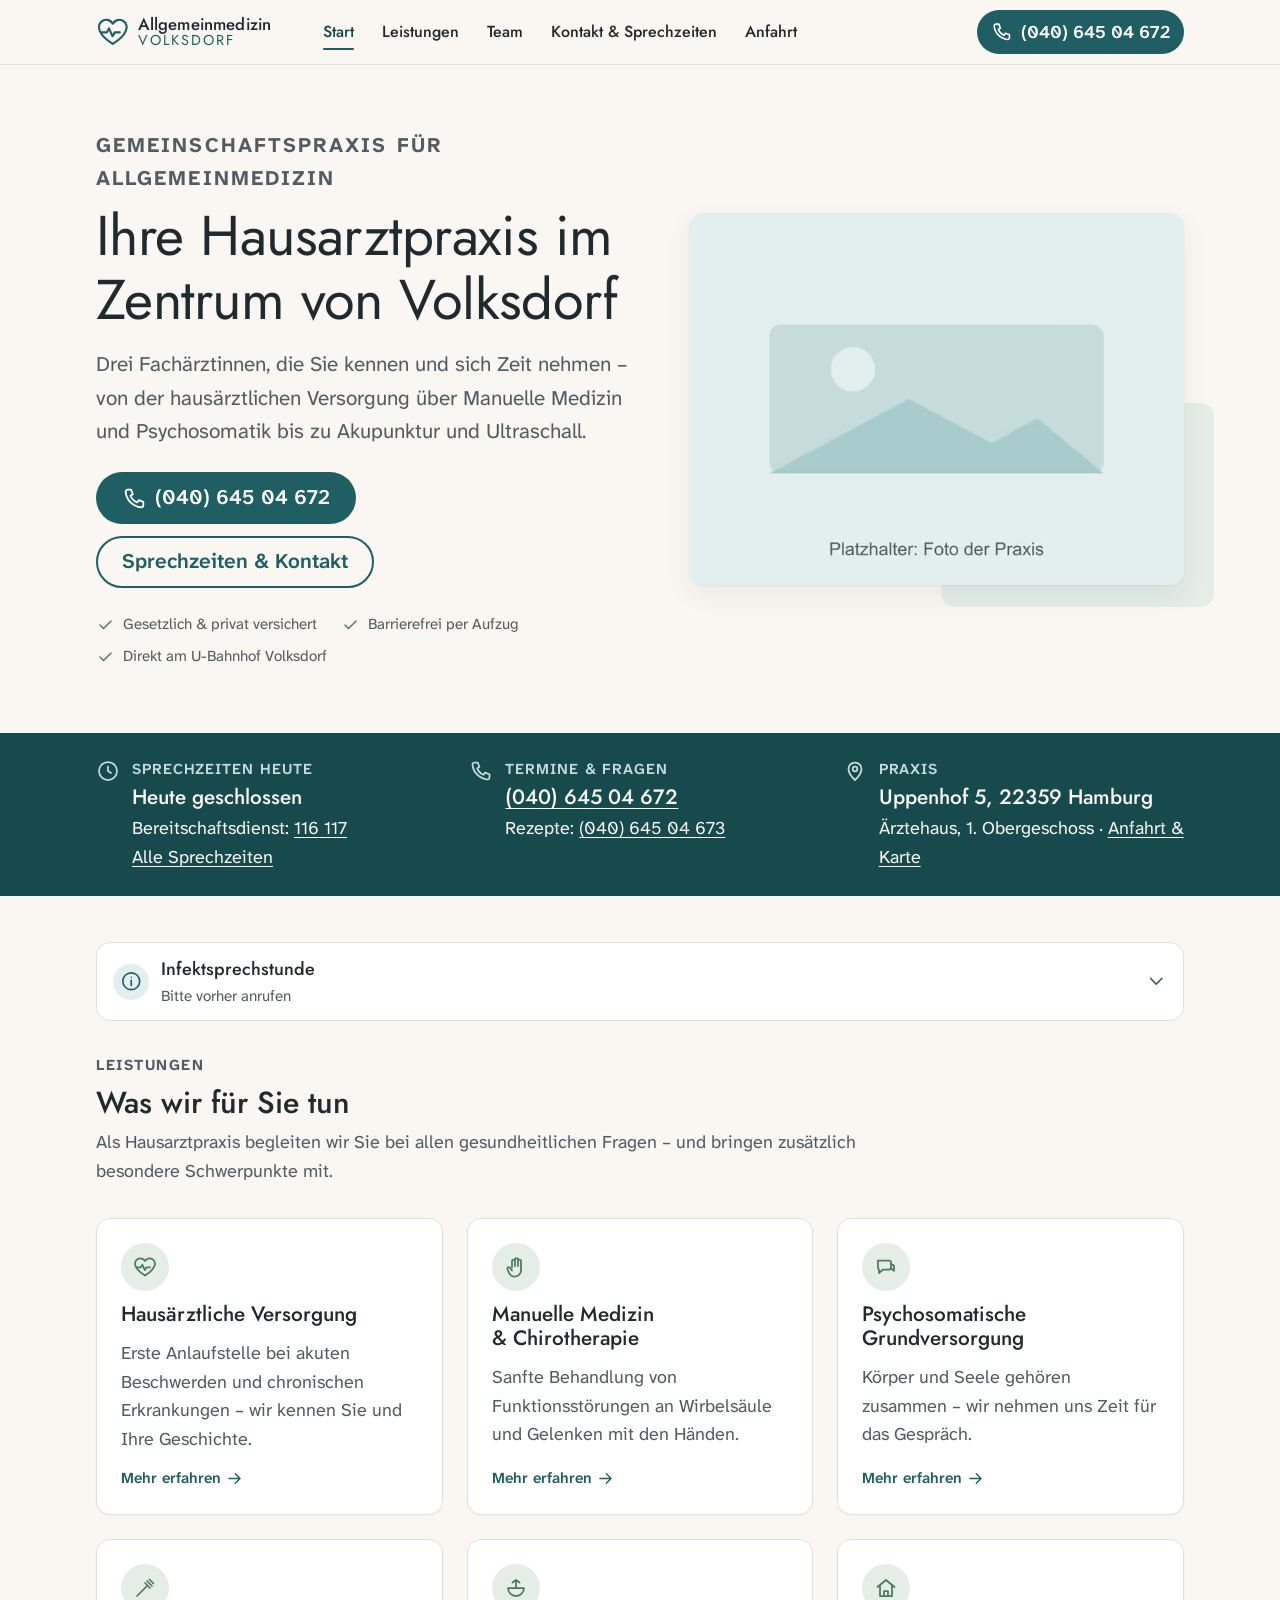
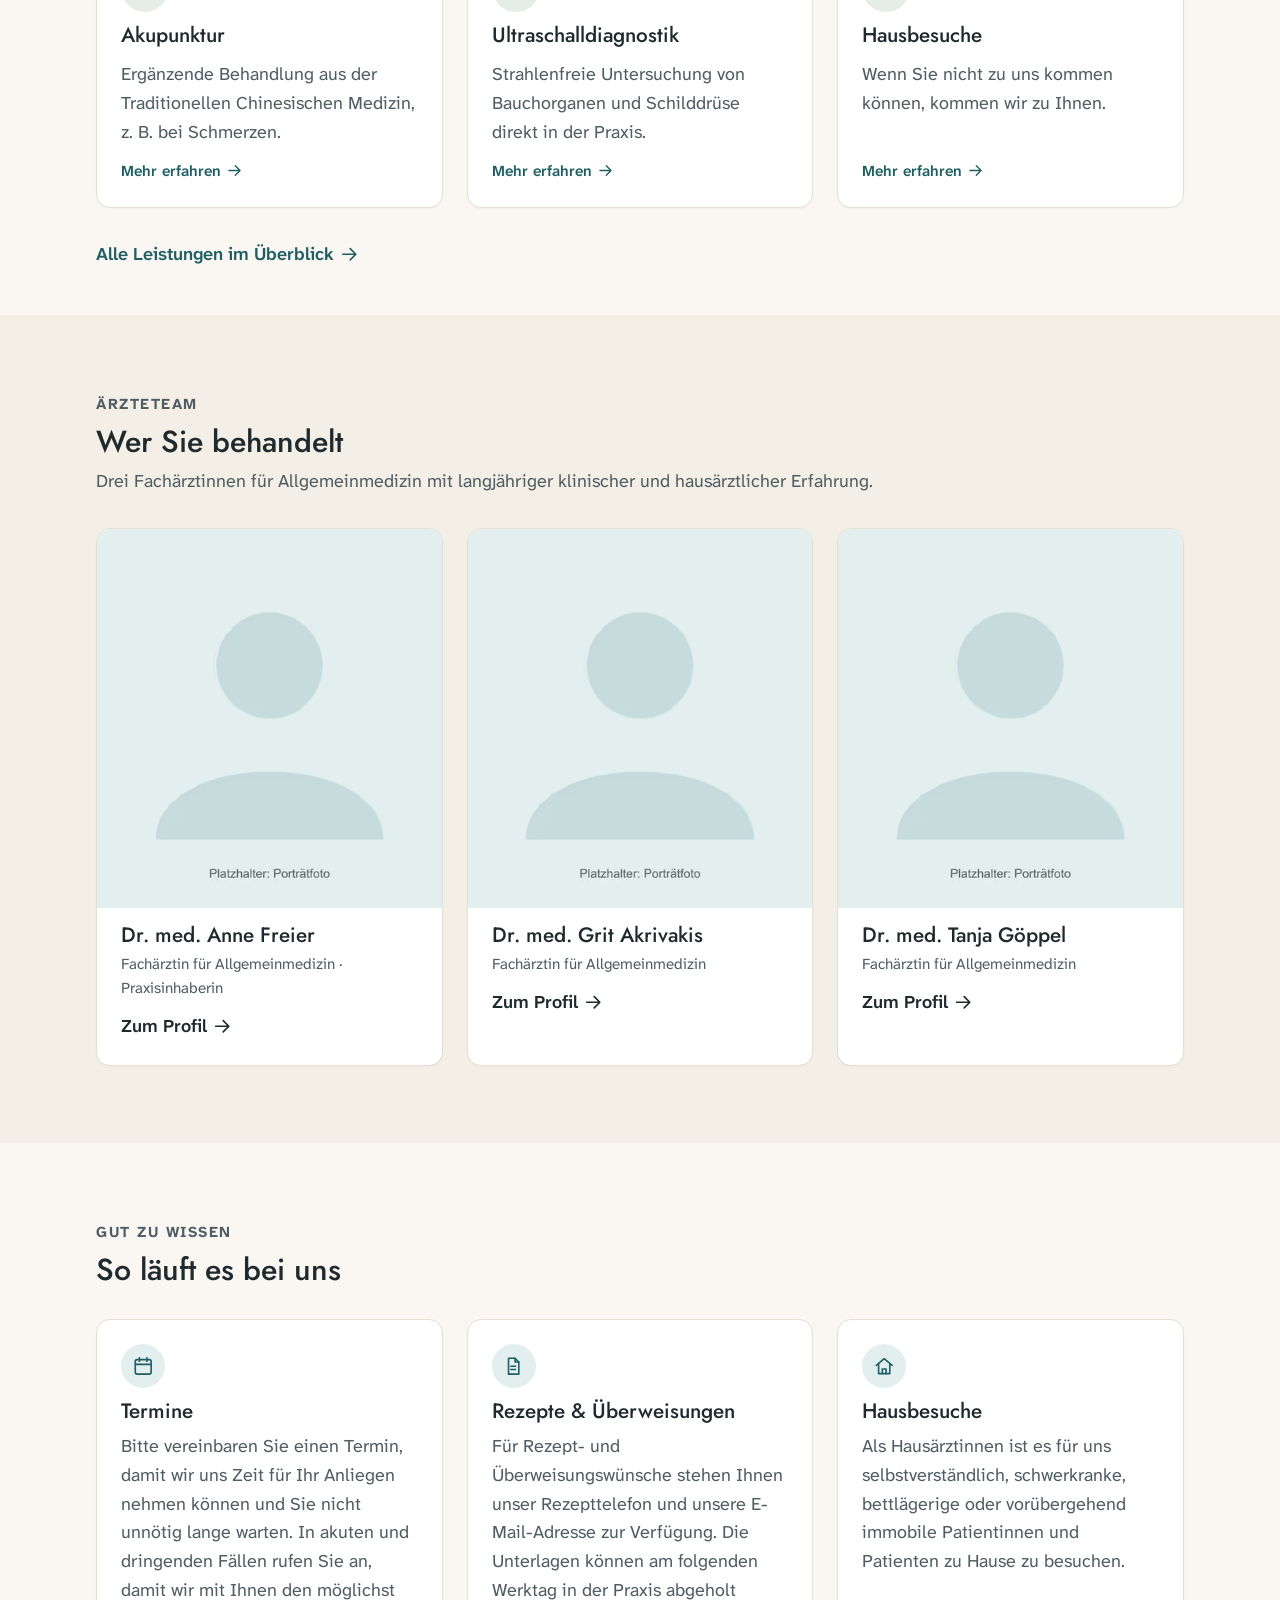
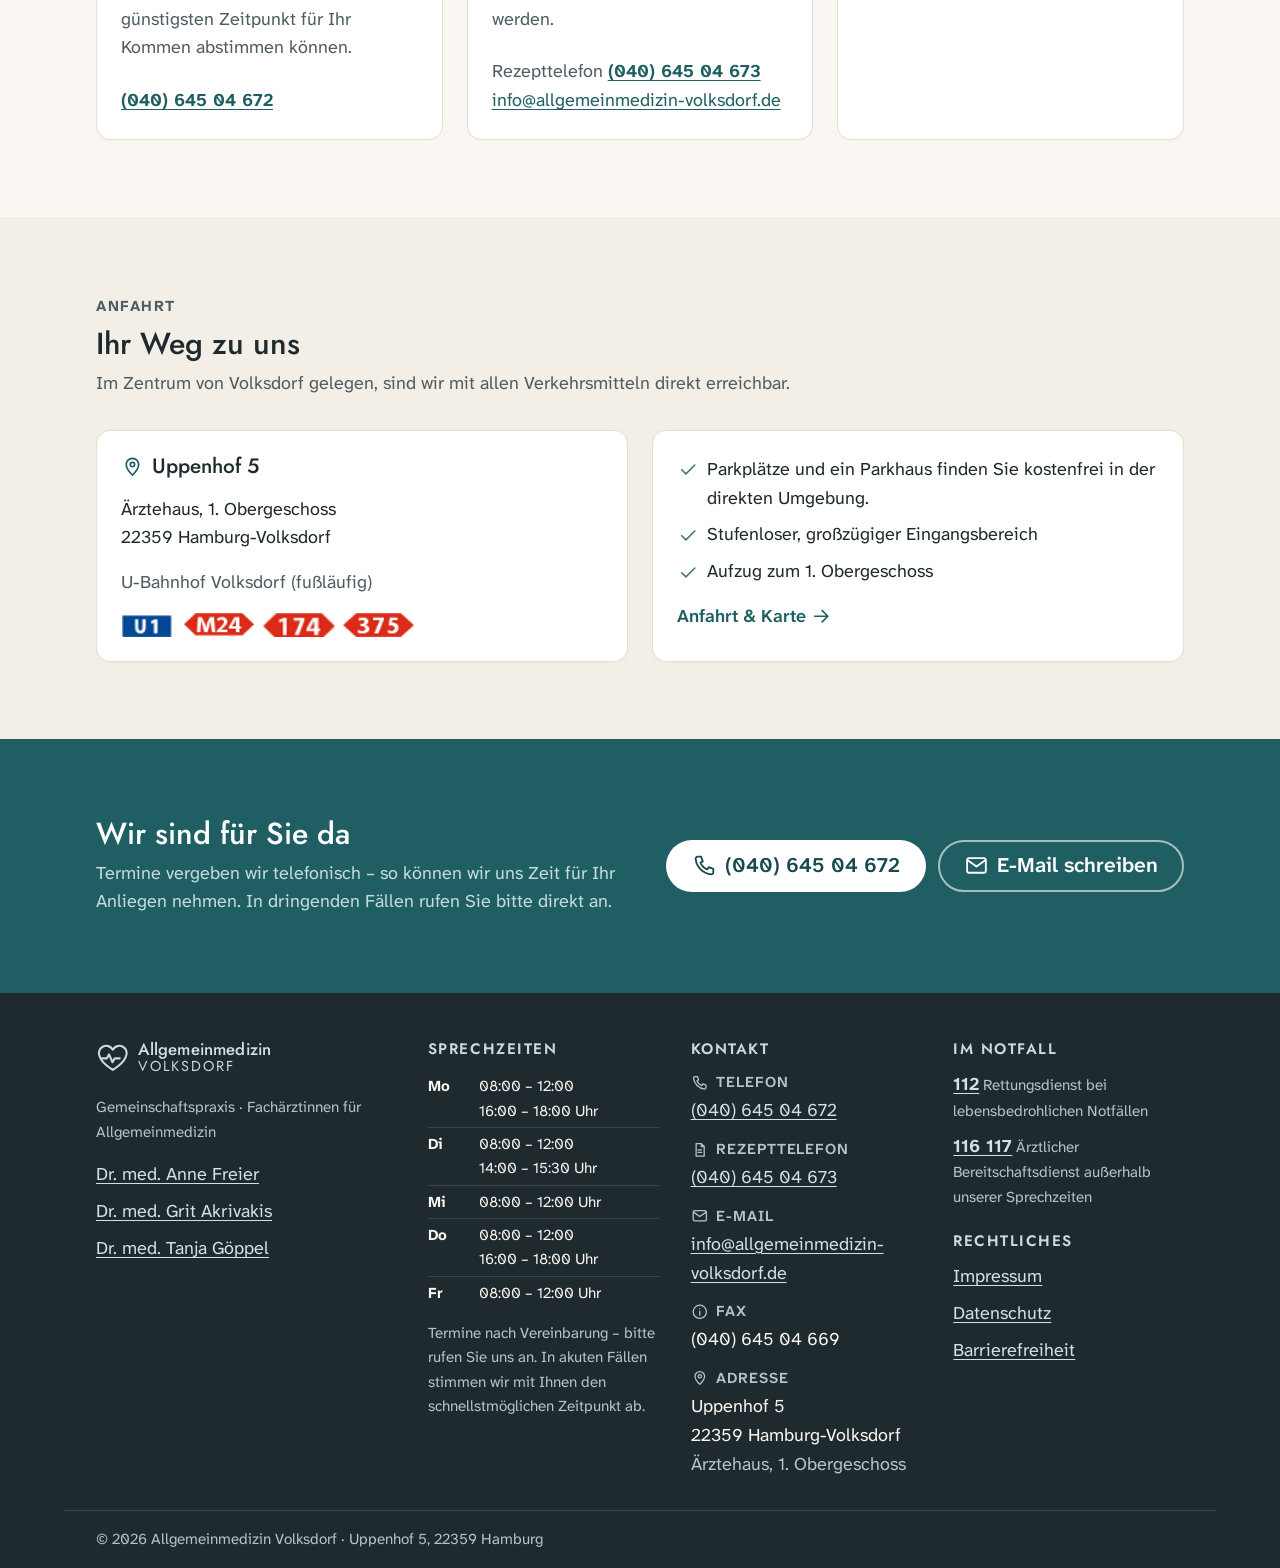
==== commit c9ed25f5: "Vorschau aktualisiert Jonas1903/arztpraxis-volksdorf-website@78fe2f3f0b03ed380613c79e283976c87430ccf" ====
--- a/index.html
+++ b/index.html
@@ -145,7 +145,7 @@
           "jobTitle": "Fachärztin für Allgemeinmedizin",
           "medicalSpecialty": "PrimaryCare",
           "url": "https://www.allgemeinmedizin-volksdorf.de/annefreier.html",
-          "image": "https://www.allgemeinmedizin-volksdorf.de/assets/images/uploads/anne_freier_color.jpg",
+          "image": "https://www.allgemeinmedizin-volksdorf.de/assets/images/platzhalter/portrait.jpg",
           "worksFor": {
             "@id": "https://www.allgemeinmedizin-volksdorf.de/#praxis"
           }
@@ -160,7 +160,7 @@
           "jobTitle": "Fachärztin für Allgemeinmedizin",
           "medicalSpecialty": "PrimaryCare",
           "url": "https://www.allgemeinmedizin-volksdorf.de/gritakrivakis.html",
-          "image": "https://www.allgemeinmedizin-volksdorf.de/assets/images/uploads/grit_akrivakis.jpg",
+          "image": "https://www.allgemeinmedizin-volksdorf.de/assets/images/platzhalter/portrait.jpg",
           "worksFor": {
             "@id": "https://www.allgemeinmedizin-volksdorf.de/#praxis"
           }
@@ -175,7 +175,7 @@
           "jobTitle": "Fachärztin für Allgemeinmedizin",
           "medicalSpecialty": "PrimaryCare",
           "url": "https://www.allgemeinmedizin-volksdorf.de/tanjagoeppel.html",
-          "image": "https://www.allgemeinmedizin-volksdorf.de/assets/images/uploads/tanja_goeppel.jpg",
+          "image": "https://www.allgemeinmedizin-volksdorf.de/assets/images/platzhalter/portrait.jpg",
           "worksFor": {
             "@id": "https://www.allgemeinmedizin-volksdorf.de/#praxis"
           }
@@ -281,7 +281,7 @@
       </ul>
     </div>
     <div class="hero-bild">
-      <picture><source type="image/avif" srcset="assets/images/opt/praxis_eingang-480.avif 480w, assets/images/opt/praxis_eingang-800.avif 800w, assets/images/opt/praxis_eingang-1000.avif 1000w" sizes="(min-width: 40em) 45vw, 100vw"><source type="image/webp" srcset="assets/images/opt/praxis_eingang-480.webp 480w, assets/images/opt/praxis_eingang-800.webp 800w, assets/images/opt/praxis_eingang-1000.webp 1000w" sizes="(min-width: 40em) 45vw, 100vw"><img loading="eager" decoding="async" src="assets/images/opt/praxis_eingang-480.jpeg" alt="Empfangsbereich der Praxis: heller Tresen mit Blumenstrauß, Holzlamellen und grüner Sitzbank" fetchpriority="high" width="1000" height="667" srcset="assets/images/opt/praxis_eingang-480.jpeg 480w, assets/images/opt/praxis_eingang-800.jpeg 800w, assets/images/opt/praxis_eingang-1000.jpeg 1000w" sizes="(min-width: 40em) 45vw, 100vw"></picture>
+      <picture><source type="image/avif" srcset="assets/images/opt/praxis-480.avif 480w, assets/images/opt/praxis-800.avif 800w, assets/images/opt/praxis-1000.avif 1000w" sizes="(min-width: 40em) 45vw, 100vw"><source type="image/webp" srcset="assets/images/opt/praxis-480.webp 480w, assets/images/opt/praxis-800.webp 800w, assets/images/opt/praxis-1000.webp 1000w" sizes="(min-width: 40em) 45vw, 100vw"><img loading="eager" decoding="async" src="assets/images/opt/praxis-480.jpeg" alt="Platzhalter für das Foto der Praxis" fetchpriority="high" width="1000" height="667" srcset="assets/images/opt/praxis-480.jpeg 480w, assets/images/opt/praxis-800.jpeg 800w, assets/images/opt/praxis-1000.jpeg 1000w" sizes="(min-width: 40em) 45vw, 100vw"></picture>
     </div>
   </div>
 </section>
@@ -392,7 +392,7 @@
     </div>
     <div class="raster raster--3">
   <a class="karte-box team-karte" href="annefreier.html">
-    <picture><source type="image/avif" srcset="assets/images/opt/anne_freier_color-480.avif 480w, assets/images/opt/anne_freier_color-800.avif 800w, assets/images/opt/anne_freier_color-1000.avif 1000w" sizes="(min-width: 56em) 22rem, (min-width: 40em) 45vw, 100vw"><source type="image/webp" srcset="assets/images/opt/anne_freier_color-480.webp 480w, assets/images/opt/anne_freier_color-800.webp 800w, assets/images/opt/anne_freier_color-1000.webp 1000w" sizes="(min-width: 56em) 22rem, (min-width: 40em) 45vw, 100vw"><img loading="lazy" decoding="async" src="assets/images/opt/anne_freier_color-480.jpeg" alt="Dr. med. Anne Freier" style="object-position: 42% 15%" width="1000" height="667" srcset="assets/images/opt/anne_freier_color-480.jpeg 480w, assets/images/opt/anne_freier_color-800.jpeg 800w, assets/images/opt/anne_freier_color-1000.jpeg 1000w" sizes="(min-width: 56em) 22rem, (min-width: 40em) 45vw, 100vw"></picture>
+    <picture><source type="image/avif" srcset="assets/images/opt/portrait-480.avif 480w, assets/images/opt/portrait-800.avif 800w, assets/images/opt/portrait-1000.avif 1000w" sizes="(min-width: 56em) 22rem, (min-width: 40em) 45vw, 100vw"><source type="image/webp" srcset="assets/images/opt/portrait-480.webp 480w, assets/images/opt/portrait-800.webp 800w, assets/images/opt/portrait-1000.webp 1000w" sizes="(min-width: 56em) 22rem, (min-width: 40em) 45vw, 100vw"><img loading="lazy" decoding="async" src="assets/images/opt/portrait-480.jpeg" alt="Platzhalter für das Porträtfoto" style="object-position: 50% 50%" width="1000" height="1000" srcset="assets/images/opt/portrait-480.jpeg 480w, assets/images/opt/portrait-800.jpeg 800w, assets/images/opt/portrait-1000.jpeg 1000w" sizes="(min-width: 56em) 22rem, (min-width: 40em) 45vw, 100vw"></picture>
     <div class="team-karte-text">
       <h3>Dr. med. Anne Freier</h3>
       <p class="team-karte-rolle">Fachärztin für Allgemeinmedizin · Praxisinhaberin</p>
@@ -400,7 +400,7 @@
     </div>
   </a>
   <a class="karte-box team-karte" href="gritakrivakis.html">
-    <picture><source type="image/avif" srcset="assets/images/opt/grit_akrivakis-480.avif 480w, assets/images/opt/grit_akrivakis-800.avif 800w, assets/images/opt/grit_akrivakis-1000.avif 1000w" sizes="(min-width: 56em) 22rem, (min-width: 40em) 45vw, 100vw"><source type="image/webp" srcset="assets/images/opt/grit_akrivakis-480.webp 480w, assets/images/opt/grit_akrivakis-800.webp 800w, assets/images/opt/grit_akrivakis-1000.webp 1000w" sizes="(min-width: 56em) 22rem, (min-width: 40em) 45vw, 100vw"><img loading="lazy" decoding="async" src="assets/images/opt/grit_akrivakis-480.jpeg" alt="Dr. med. Grit Akrivakis" style="object-position: 50% 20%" width="1000" height="667" srcset="assets/images/opt/grit_akrivakis-480.jpeg 480w, assets/images/opt/grit_akrivakis-800.jpeg 800w, assets/images/opt/grit_akrivakis-1000.jpeg 1000w" sizes="(min-width: 56em) 22rem, (min-width: 40em) 45vw, 100vw"></picture>
+    <picture><source type="image/avif" srcset="assets/images/opt/portrait-480.avif 480w, assets/images/opt/portrait-800.avif 800w, assets/images/opt/portrait-1000.avif 1000w" sizes="(min-width: 56em) 22rem, (min-width: 40em) 45vw, 100vw"><source type="image/webp" srcset="assets/images/opt/portrait-480.webp 480w, assets/images/opt/portrait-800.webp 800w, assets/images/opt/portrait-1000.webp 1000w" sizes="(min-width: 56em) 22rem, (min-width: 40em) 45vw, 100vw"><img loading="lazy" decoding="async" src="assets/images/opt/portrait-480.jpeg" alt="Platzhalter für das Porträtfoto" style="object-position: 50% 50%" width="1000" height="1000" srcset="assets/images/opt/portrait-480.jpeg 480w, assets/images/opt/portrait-800.jpeg 800w, assets/images/opt/portrait-1000.jpeg 1000w" sizes="(min-width: 56em) 22rem, (min-width: 40em) 45vw, 100vw"></picture>
     <div class="team-karte-text">
       <h3>Dr. med. Grit Akrivakis</h3>
       <p class="team-karte-rolle">Fachärztin für Allgemeinmedizin</p>
@@ -408,7 +408,7 @@
     </div>
   </a>
   <a class="karte-box team-karte" href="tanjagoeppel.html">
-    <picture><source type="image/avif" srcset="assets/images/opt/tanja_goeppel-480.avif 480w, assets/images/opt/tanja_goeppel-800.avif 800w, assets/images/opt/tanja_goeppel-845.avif 845w" sizes="(min-width: 56em) 22rem, (min-width: 40em) 45vw, 100vw"><source type="image/webp" srcset="assets/images/opt/tanja_goeppel-480.webp 480w, assets/images/opt/tanja_goeppel-800.webp 800w, assets/images/opt/tanja_goeppel-845.webp 845w" sizes="(min-width: 56em) 22rem, (min-width: 40em) 45vw, 100vw"><img loading="lazy" decoding="async" src="assets/images/opt/tanja_goeppel-480.jpeg" alt="Dr. med. Tanja Göppel" style="object-position: 50% 20%" width="845" height="851" srcset="assets/images/opt/tanja_goeppel-480.jpeg 480w, assets/images/opt/tanja_goeppel-800.jpeg 800w, assets/images/opt/tanja_goeppel-845.jpeg 845w" sizes="(min-width: 56em) 22rem, (min-width: 40em) 45vw, 100vw"></picture>
+    <picture><source type="image/avif" srcset="assets/images/opt/portrait-480.avif 480w, assets/images/opt/portrait-800.avif 800w, assets/images/opt/portrait-1000.avif 1000w" sizes="(min-width: 56em) 22rem, (min-width: 40em) 45vw, 100vw"><source type="image/webp" srcset="assets/images/opt/portrait-480.webp 480w, assets/images/opt/portrait-800.webp 800w, assets/images/opt/portrait-1000.webp 1000w" sizes="(min-width: 56em) 22rem, (min-width: 40em) 45vw, 100vw"><img loading="lazy" decoding="async" src="assets/images/opt/portrait-480.jpeg" alt="Platzhalter für das Porträtfoto" style="object-position: 50% 50%" width="1000" height="1000" srcset="assets/images/opt/portrait-480.jpeg 480w, assets/images/opt/portrait-800.jpeg 800w, assets/images/opt/portrait-1000.jpeg 1000w" sizes="(min-width: 56em) 22rem, (min-width: 40em) 45vw, 100vw"></picture>
     <div class="team-karte-text">
       <h3>Dr. med. Tanja Göppel</h3>
       <p class="team-karte-rolle">Fachärztin für Allgemeinmedizin</p>
